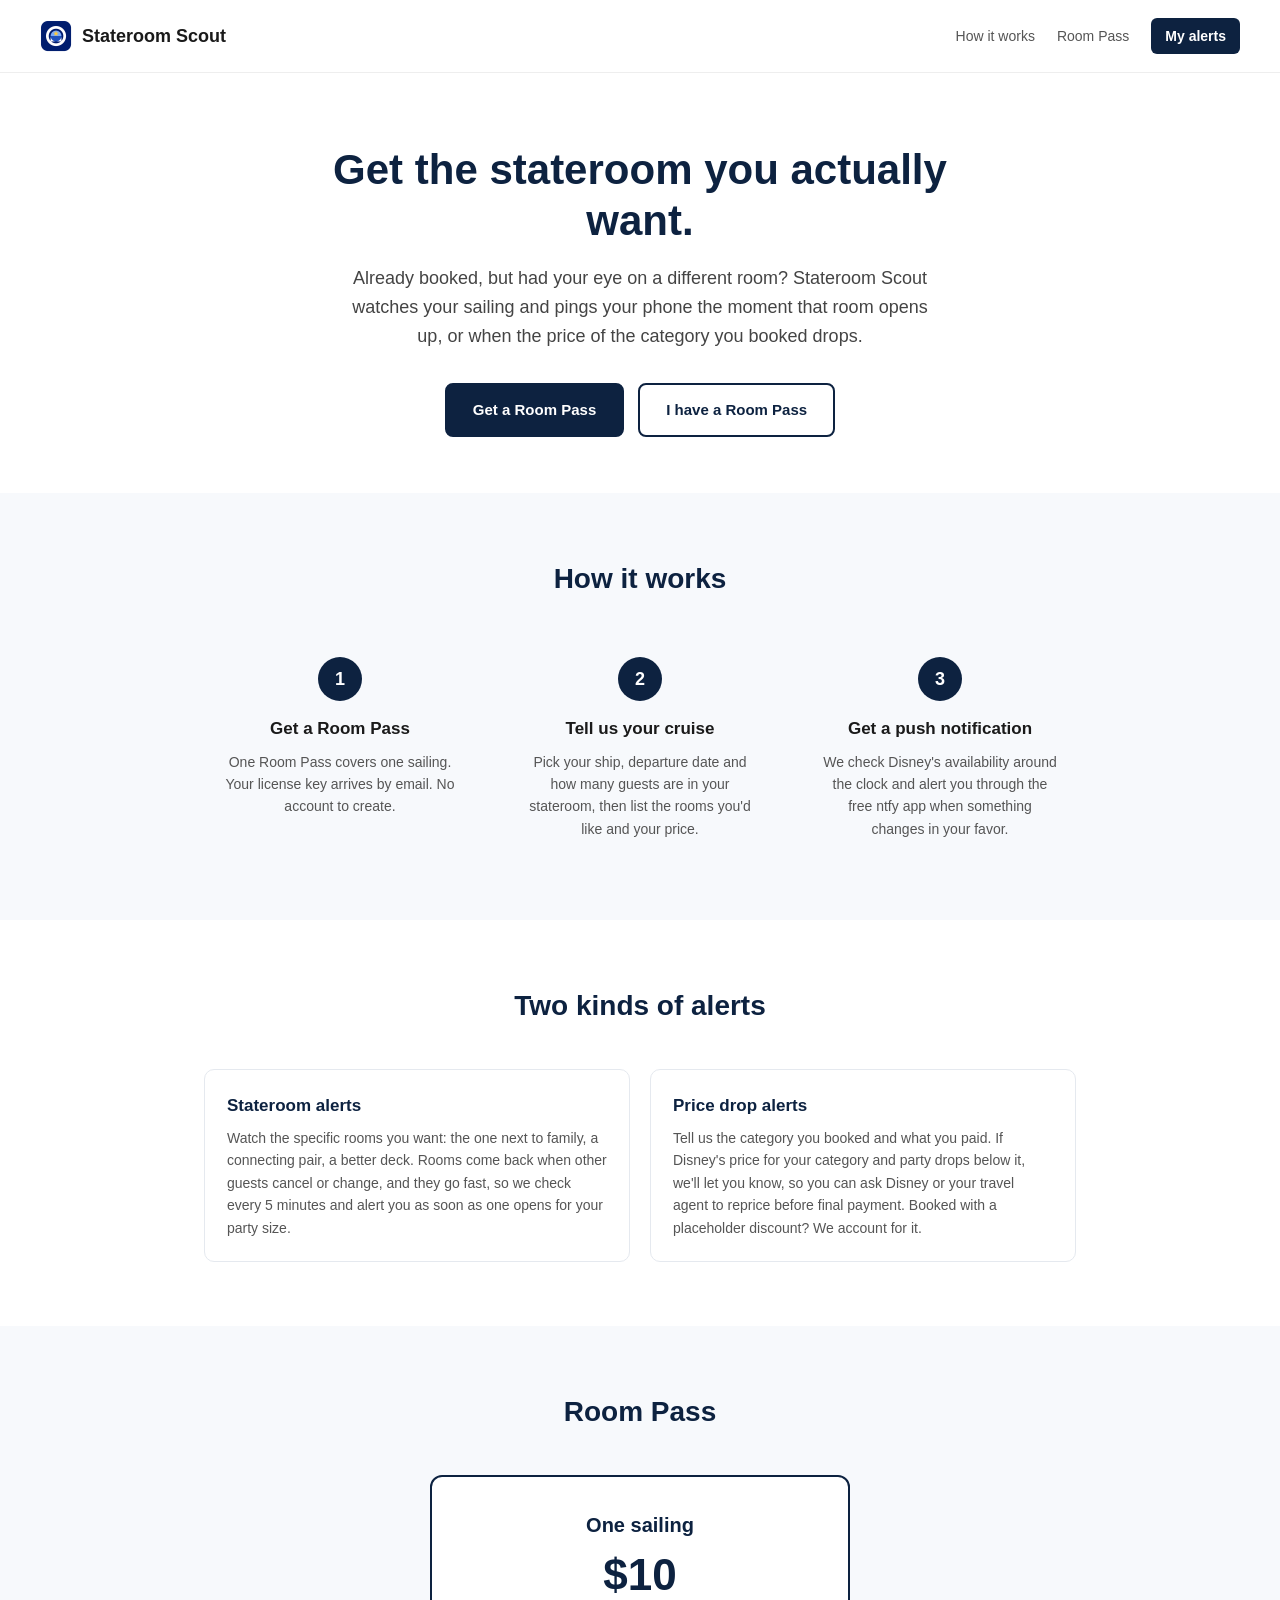
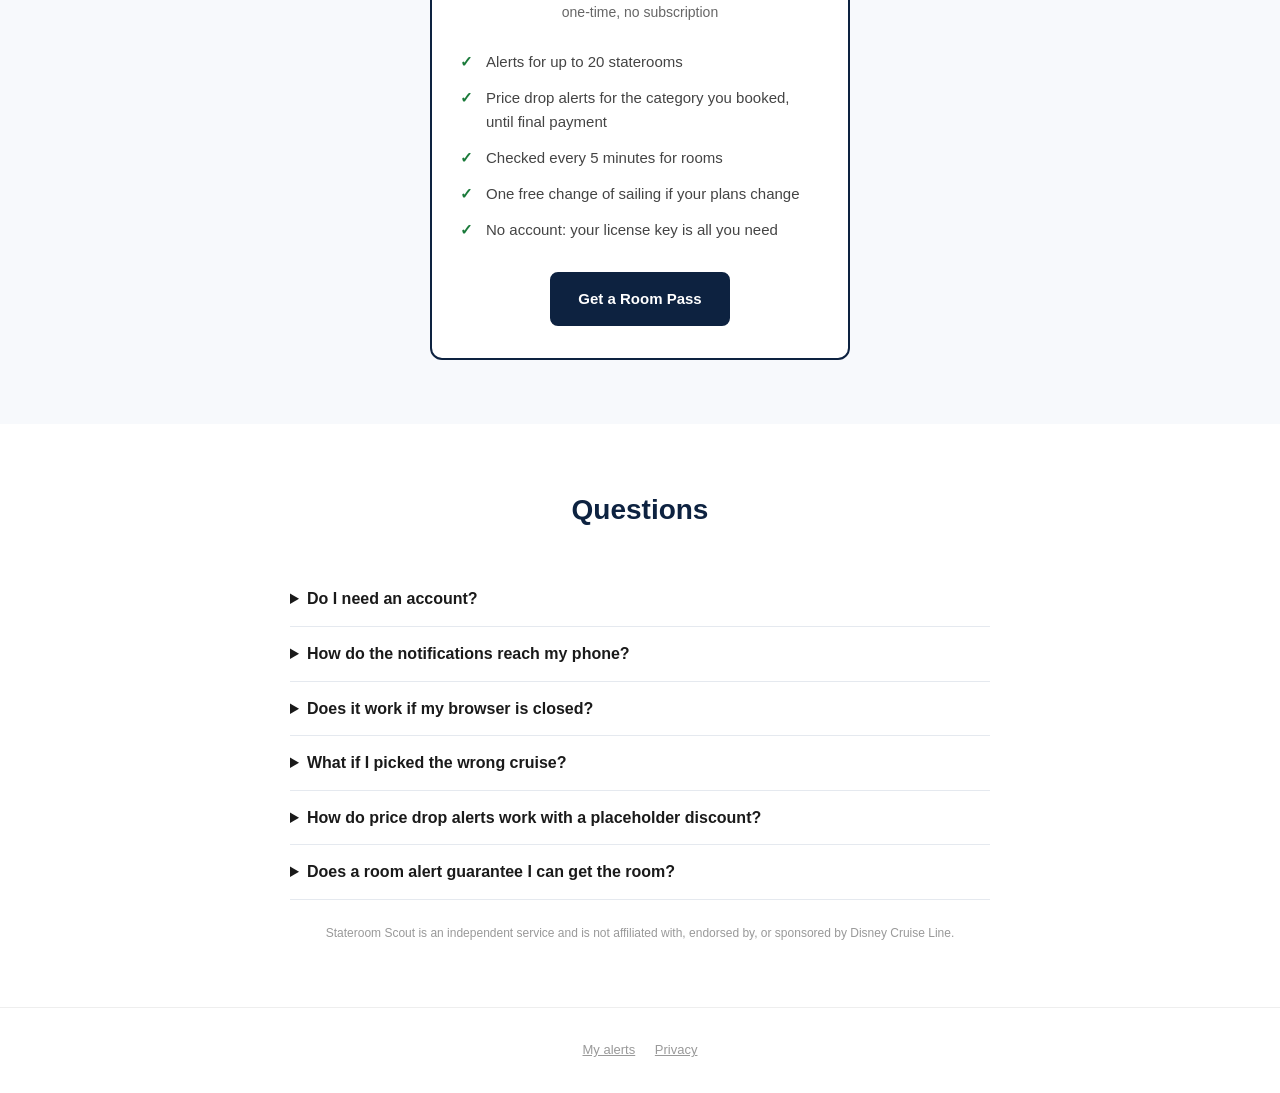
==== index.html @ 9aacd480 "Stateroom Scout site: landing page, Room Pass alerts, privacy" ====
<!DOCTYPE html>
<html lang="en">
<head>
  <meta charset="UTF-8" />
  <meta name="viewport" content="width=device-width, initial-scale=1.0" />
  <title>Stateroom Scout - Get the Disney cruise stateroom you want</title>
  <meta name="description" content="Stateroom Scout watches your Disney cruise and sends a push notification when the stateroom you want opens up, or when the price of the category you booked drops." />
  <link rel="icon" href="icons/icon48.png" />
  <link rel="stylesheet" href="site.css" />
</head>
<body>
  <header class="site-header">
    <a class="logo" href="./"><img src="icons/icon128.png" alt="" /> Stateroom Scout</a>
    <nav>
      <a class="nav-optional" href="#how">How it works</a>
      <a class="nav-optional" href="#pricing">Room Pass</a>
      <a class="nav-cta" href="alerts.html">My alerts</a>
    </nav>
  </header>

  <section class="hero">
    <h1>Get the stateroom you actually want.</h1>
    <p>Already booked, but had your eye on a different room? Stateroom Scout watches your sailing and pings your phone the moment that room opens up, or when the price of the category you booked drops.</p>
    <div class="hero-actions">
      <a class="btn btn-solid" href="buy.html">Get a Room Pass</a>
      <a class="btn btn-outline" href="alerts.html">I have a Room Pass</a>
    </div>
  </section>

  <div class="band">
    <section class="section" id="how">
      <h2>How it works</h2>
      <div class="steps">
        <div class="step">
          <div class="step-number">1</div>
          <h3>Get a Room Pass</h3>
          <p>One Room Pass covers one sailing. Your license key arrives by email. No account to create.</p>
        </div>
        <div class="step">
          <div class="step-number">2</div>
          <h3>Tell us your cruise</h3>
          <p>Pick your ship, departure date and how many guests are in your stateroom, then list the rooms you'd like and your price.</p>
        </div>
        <div class="step">
          <div class="step-number">3</div>
          <h3>Get a push notification</h3>
          <p>We check Disney's availability around the clock and alert you through the free ntfy app when something changes in your favor.</p>
        </div>
      </div>
    </section>
  </div>

  <section class="section">
    <h2>Two kinds of alerts</h2>
    <div class="features">
      <div class="feature">
        <h3>Stateroom alerts</h3>
        <p>Watch the specific rooms you want: the one next to family, a connecting pair, a better deck. Rooms come back when other guests cancel or change, and they go fast, so we check every 5 minutes and alert you as soon as one opens for your party size.</p>
      </div>
      <div class="feature">
        <h3>Price drop alerts</h3>
        <p>Tell us the category you booked and what you paid. If Disney's price for your category and party drops below it, we'll let you know, so you can ask Disney or your travel agent to reprice before final payment. Booked with a placeholder discount? We account for it.</p>
      </div>
    </div>
  </section>

  <div class="band">
    <section class="section" id="pricing">
      <h2>Room Pass</h2>
      <div class="price-card">
        <h3>One sailing</h3>
        <div class="price">$10</div>
        <div class="price-sub">one-time, no subscription</div>
        <ul>
          <li>Alerts for up to 20 staterooms</li>
          <li>Price drop alerts for the category you booked, until final payment</li>
          <li>Checked every 5 minutes for rooms</li>
          <li>One free change of sailing if your plans change</li>
          <li>No account: your license key is all you need</li>
        </ul>
        <a class="btn btn-solid" href="buy.html">Get a Room Pass</a>
      </div>
    </section>
  </div>

  <section class="section">
    <h2>Questions</h2>
    <div class="faq">
      <details>
        <summary>Do I need an account?</summary>
        <p>No. Your Room Pass license key is your login. Enter it on the My Alerts page and your browser remembers it. On a new device, enter it again: your alerts are saved with the key, not the browser.</p>
      </details>
      <details>
        <summary>How do the notifications reach my phone?</summary>
        <p>Through ntfy, a free notification app for iPhone and Android. You pick a topic name (we suggest a random one), subscribe to it in the app, and our alerts arrive as push notifications. There's a test button to check it works.</p>
      </details>
      <details>
        <summary>Does it work if my browser is closed?</summary>
        <p>Yes. The checking happens on our servers, around the clock. You only need the website to set up or change your alerts.</p>
      </details>
      <details>
        <summary>What if I picked the wrong cruise?</summary>
        <p>Each Room Pass can change its sailing once, for a wrong pick or a change of plans. After that change, the new sailing is final.</p>
      </details>
      <details>
        <summary>How do price drop alerts work with a placeholder discount?</summary>
        <p>Discounts apply to the fare, not taxes, so we work out your price before the discount and alert you when Disney's price falls below that. If you're not sure of your discount percentage, leave it blank and we'll alert you when the price falls below what you paid.</p>
      </details>
      <details>
        <summary>Does a room alert guarantee I can get the room?</summary>
        <p>No. We tell you the room is available; booking it is up to you (or your travel agent), and popular rooms can go again within minutes.</p>
      </details>
    </div>
    <p class="fine">Stateroom Scout is an independent service and is not affiliated with, endorsed by, or sponsored by Disney Cruise Line.</p>
  </section>

  <footer class="site-footer">
    <a href="alerts.html">My alerts</a> <a href="privacy.html">Privacy</a>
  </footer>
</body>
</html>
---- site.css ----
/* Stateroom Scout site: shared by the landing page, the alerts page and the policy pages. */

*, *::before, *::after { box-sizing: border-box; margin: 0; padding: 0; }

:root {
  --navy: #0d2240;
  --navy-2: #1a3a60;
  --ink: #1a1a1a;
  --text: #444;
  --muted: #666;
  --line: #e5e9ef;
  --soft: #f7f9fc;
  --warn-bg: #fff8e6;
  --warn-line: #f0c040;
  --red: #b3261e;
  --green: #1a7a3a;
}

body {
  font-family: -apple-system, BlinkMacSystemFont, "Segoe UI", Roboto, sans-serif;
  color: var(--ink);
  background: #fff;
  line-height: 1.6;
}
a { color: var(--navy); }
.hidden { display: none !important; }

/* Header and footer ----------------------------------------------------------------------------- */

.site-header {
  display: flex;
  align-items: center;
  justify-content: space-between;
  gap: 16px;
  padding: 18px 40px;
  border-bottom: 1px solid #eee;
}
.logo { display: flex; align-items: center; gap: 10px; font-weight: 700; font-size: 18px; text-decoration: none; color: var(--ink); }
.logo img { width: 32px; height: 32px; border-radius: 6px; }
.site-header nav { display: flex; align-items: center; gap: 22px; }
.site-header nav a { text-decoration: none; font-size: 14px; color: #555; }
.site-header nav a:hover { color: var(--ink); }
.site-header nav a.nav-cta { color: #fff; background: var(--navy); padding: 7px 14px; border-radius: 6px; font-weight: 600; }
.site-header nav a.nav-cta:hover { background: var(--navy-2); color: #fff; }

.site-footer { text-align: center; padding: 32px 24px; font-size: 13px; color: #999; border-top: 1px solid #eee; }
.site-footer a { color: #999; margin: 0 8px; }

@media (max-width: 640px) {
  .site-header { padding: 14px 16px; }
  .site-header nav { gap: 14px; }
  .site-header nav .nav-optional { display: none; }
}

/* Landing page ---------------------------------------------------------------------------------- */

.hero { text-align: center; padding: 72px 24px 56px; max-width: 760px; margin: 0 auto; }
.hero h1 { font-size: 42px; font-weight: 800; line-height: 1.2; margin-bottom: 18px; color: var(--navy); }
.hero p { font-size: 18px; color: var(--text); margin: 0 auto 32px; max-width: 580px; }
.hero-actions { display: flex; gap: 14px; justify-content: center; flex-wrap: wrap; }

.btn {
  display: inline-block;
  padding: 13px 26px;
  border-radius: 8px;
  text-decoration: none;
  font-weight: 600;
  font-size: 15px;
  border: 2px solid var(--navy);
  transition: background 0.15s;
}
.btn-solid { background: var(--navy); color: #fff; }
.btn-solid:hover { background: var(--navy-2); }
.btn-outline { color: var(--navy); background: #fff; }
.btn-outline:hover { background: #f0f4f8; }

.section { padding: 64px 24px; max-width: 920px; margin: 0 auto; }
.section h2 { text-align: center; font-size: 28px; font-weight: 700; color: var(--navy); margin-bottom: 40px; }
.band { background: var(--soft); }

.steps { display: grid; grid-template-columns: repeat(auto-fit, minmax(240px, 1fr)); gap: 28px; }
.step { text-align: center; padding: 16px; }
.step-number {
  display: inline-flex; align-items: center; justify-content: center;
  width: 44px; height: 44px; border-radius: 50%;
  background: var(--navy); color: #fff; font-weight: 700; font-size: 18px; margin-bottom: 14px;
}
.step h3 { font-size: 17px; margin-bottom: 8px; }
.step p { font-size: 14px; color: #555; }

.features { display: grid; grid-template-columns: repeat(auto-fit, minmax(260px, 1fr)); gap: 20px; }
.feature { background: #fff; border: 1.5px solid var(--line); border-radius: 10px; padding: 22px; }
.feature h3 { font-size: 17px; color: var(--navy); margin-bottom: 8px; }
.feature p { font-size: 14px; color: #555; }

.price-card {
  max-width: 420px; margin: 0 auto; text-align: center;
  border: 2px solid var(--navy); border-radius: 12px; padding: 32px 28px; background: #fff;
}
.price-card h3 { font-size: 20px; color: var(--navy); }
.price { font-size: 44px; font-weight: 800; color: var(--navy); line-height: 1.1; margin: 10px 0 2px; }
.price-sub { font-size: 14px; color: var(--muted); margin-bottom: 20px; }
.price-card ul { text-align: left; list-style: none; margin: 0 auto 24px; font-size: 15px; color: var(--text); }
.price-card li { padding: 6px 0 6px 26px; position: relative; }
.price-card li::before { content: "\2713"; position: absolute; left: 0; color: var(--green); font-weight: 700; }

.faq { max-width: 700px; margin: 0 auto; }
.faq details { border-bottom: 1px solid var(--line); padding: 14px 0; }
.faq summary { font-weight: 600; cursor: pointer; font-size: 16px; }
.faq details p { margin-top: 10px; font-size: 15px; color: var(--text); }

.fine { text-align: center; font-size: 12px; color: #999; max-width: 640px; margin: 24px auto 0; }

@media (max-width: 640px) {
  .hero { padding: 48px 16px 40px; }
  .hero h1 { font-size: 32px; }
  .hero p { font-size: 16px; }
  .section { padding: 48px 16px; }
}

/* Policy pages ---------------------------------------------------------------------------------- */

.prose { max-width: 680px; margin: 0 auto; padding: 56px 24px; }
.prose h1 { font-size: 28px; font-weight: 800; margin-bottom: 8px; color: var(--navy); }
.prose .updated { font-size: 13px; color: #888; margin-bottom: 36px; }
.prose h2 { font-size: 17px; margin: 32px 0 10px; color: var(--navy); }
.prose p, .prose li { font-size: 15px; color: #333; }
.prose p { margin-bottom: 12px; }
.prose ul { margin: 8px 0 12px 20px; }
.prose li { margin-bottom: 6px; }

/* Alerts page ----------------------------------------------------------------------------------- */

.app-wrap { max-width: 560px; margin: 32px auto 56px; padding: 0 16px; }
.app { border: 1.5px solid var(--line); border-radius: 12px; overflow: hidden; background: #fff; font-size: 14px; }
.app-head {
  display: flex; align-items: center; justify-content: space-between; gap: 8px;
  background: var(--navy); color: #fff; padding: 12px 18px; font-weight: 600;
}
.badge {
  font-size: 12px; font-weight: 500; background: rgba(255 255 255 / 0.15); border-radius: 10px; padding: 2px 9px;
  color: #e0e8ff; max-width: 60%; overflow: hidden; text-overflow: ellipsis; white-space: nowrap;
}
.panel { padding: 18px; }
.loading { color: var(--muted); text-align: center; padding: 36px; }

.app h2 { font-size: 17px; margin-bottom: 12px; color: var(--navy); }
.app h3 { font-size: 14px; margin: 18px 0 6px; padding-top: 14px; border-top: 1px solid var(--line); color: var(--navy); }
.lead { margin-bottom: 14px; color: var(--text); }

.field { margin-bottom: 12px; }
.field > label { display: block; font-weight: 600; font-size: 13px; margin-bottom: 4px; }
.app input[type="text"], .app select {
  width: 100%; padding: 9px 10px; border: 1px solid #c8cde0; border-radius: 6px;
  font: inherit; font-size: 16px; /* 16px stops phones zooming in on focus */
  background: #fff; color: var(--ink);
}
.app input[type="text"]:focus, .app select:focus { outline: 2px solid #8fa6e8; outline-offset: 0; border-color: var(--navy); }
.app select:disabled { background: var(--soft); color: #999; }
.static { padding: 4px 0; }

.hint { font-size: 12px; color: var(--muted); line-height: 1.5; margin-top: 4px; }
.center { text-align: center; margin-top: 12px; }
.row { display: flex; align-items: center; gap: 8px; }
.row.narrow input { width: 90px !important; }
.check { display: inline-flex; align-items: center; gap: 6px; font-weight: 400; cursor: pointer; margin-right: 14px; }

.notice {
  background: var(--warn-bg); border: 1px solid var(--warn-line); border-radius: 6px;
  padding: 9px 11px; font-size: 13px; line-height: 1.5; margin: 8px 0 12px;
}
.notice .row { margin-top: 8px; }
.notice.error { background: #fdecea; border-color: #f1b0aa; color: var(--red); margin: 14px 18px; }
.error-text { color: var(--red); font-size: 13px; margin: 6px 0 8px; line-height: 1.5; }
.ok-text { color: var(--green); font-size: 13px; margin: 6px 0 8px; }

.card {
  display: flex; justify-content: space-between; align-items: flex-start; gap: 8px;
  background: var(--soft); border: 1px solid var(--line); border-radius: 8px; padding: 10px 12px;
}
.card-title { font-weight: 600; }
.card-meta { font-size: 12px; color: var(--muted); margin-top: 2px; line-height: 1.45; }

.room-list { display: flex; flex-direction: column; gap: 8px; margin: 8px 0; }
.room-row input.invalid { border-color: var(--red); }

.app button { font: inherit; cursor: pointer; }
.btn-primary, .btn-secondary, .btn-danger { border-radius: 6px; padding: 10px 14px; font-weight: 600; border: 1px solid transparent; }
.btn-primary { width: 100%; background: var(--navy); color: #fff; margin-top: 6px; }
.btn-primary:disabled { background: #9aa5c8; cursor: default; }
.btn-secondary { background: #fff; color: var(--navy); border-color: #c8cde0; }
.btn-danger { background: var(--red); color: #fff; }
.small { padding: 7px 11px; font-size: 13px; white-space: nowrap; }
.btn-link { background: none; border: none; color: var(--navy); text-decoration: underline; font-size: 13px; padding: 2px 0; }
.btn-icon { background: none; border: none; color: #999; font-size: 20px; line-height: 1; padding: 0 6px; }
.btn-icon:hover { color: var(--red); }
#test-ntfy-btn { margin-top: 8px; }

.app-foot {
  display: flex; justify-content: space-between; align-items: center; gap: 8px; flex-wrap: wrap;
  margin-top: 16px; padding-top: 12px; border-top: 1px solid var(--line);
}
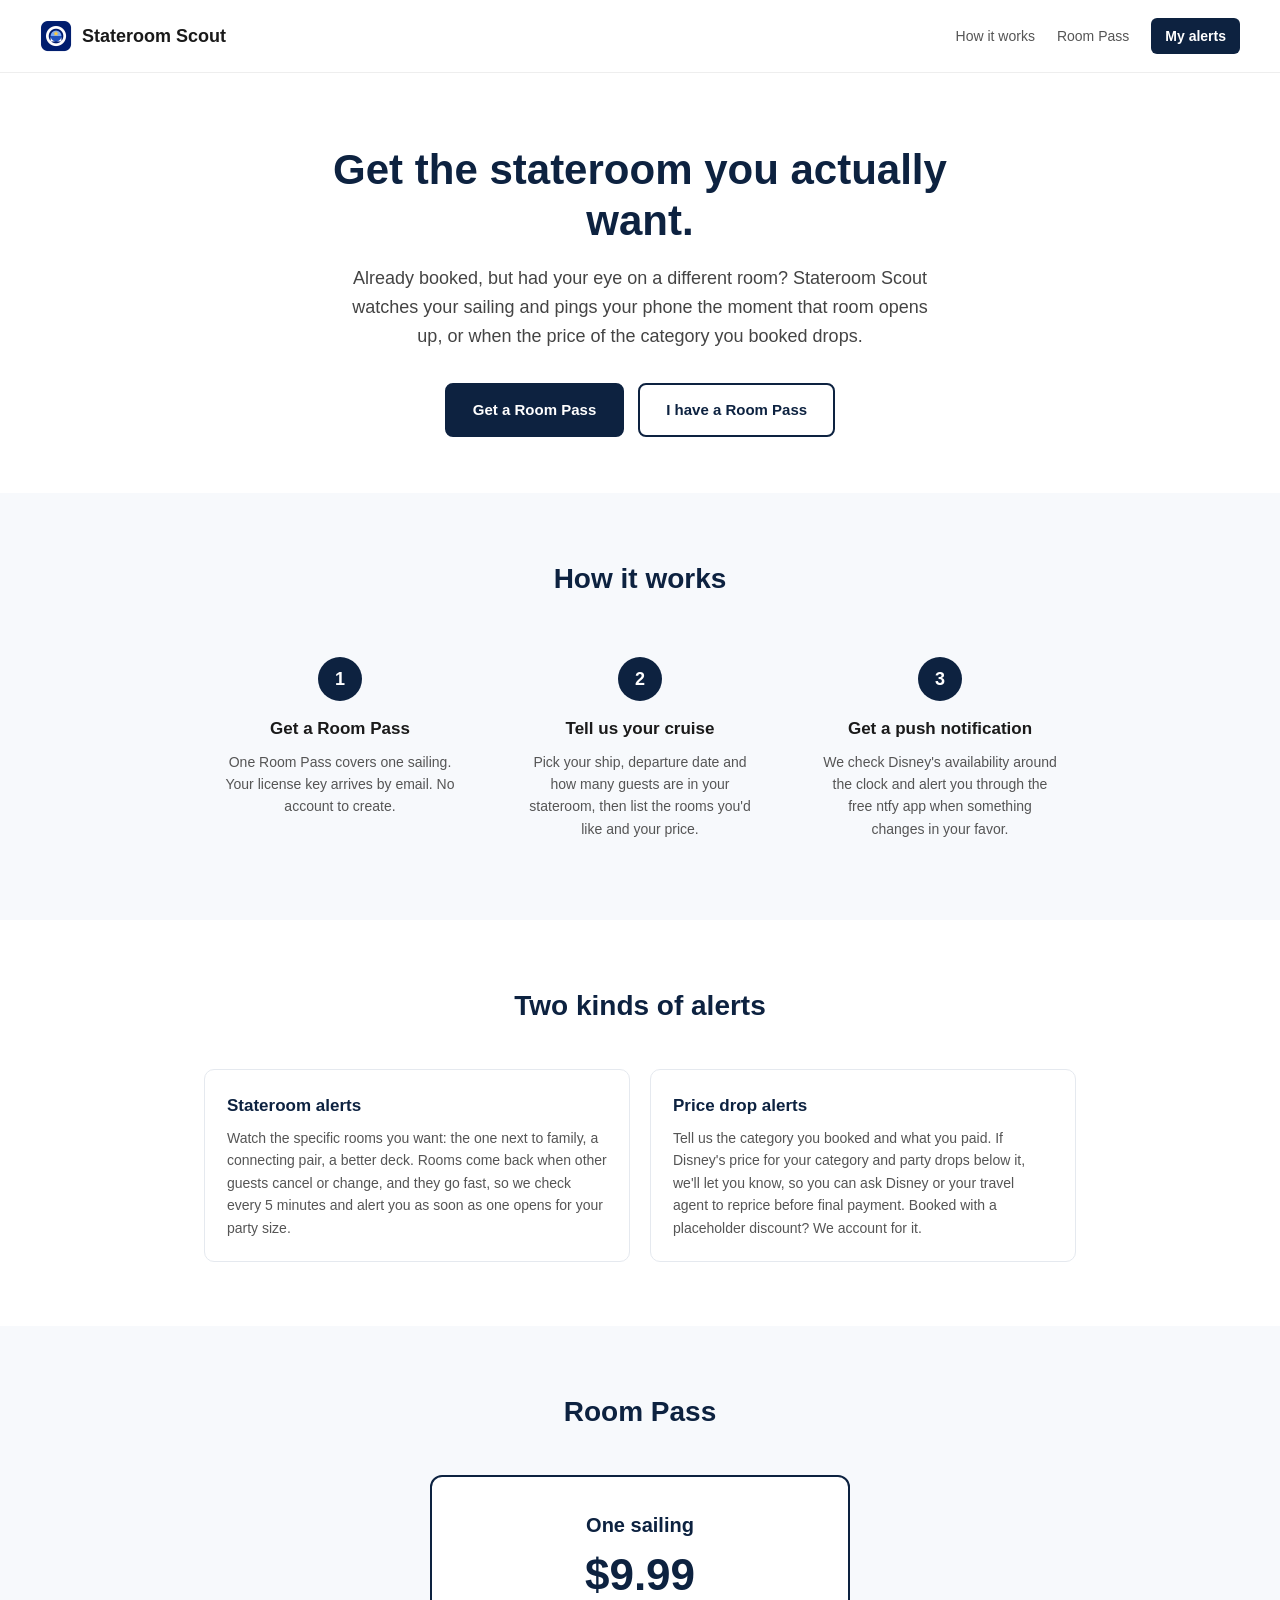
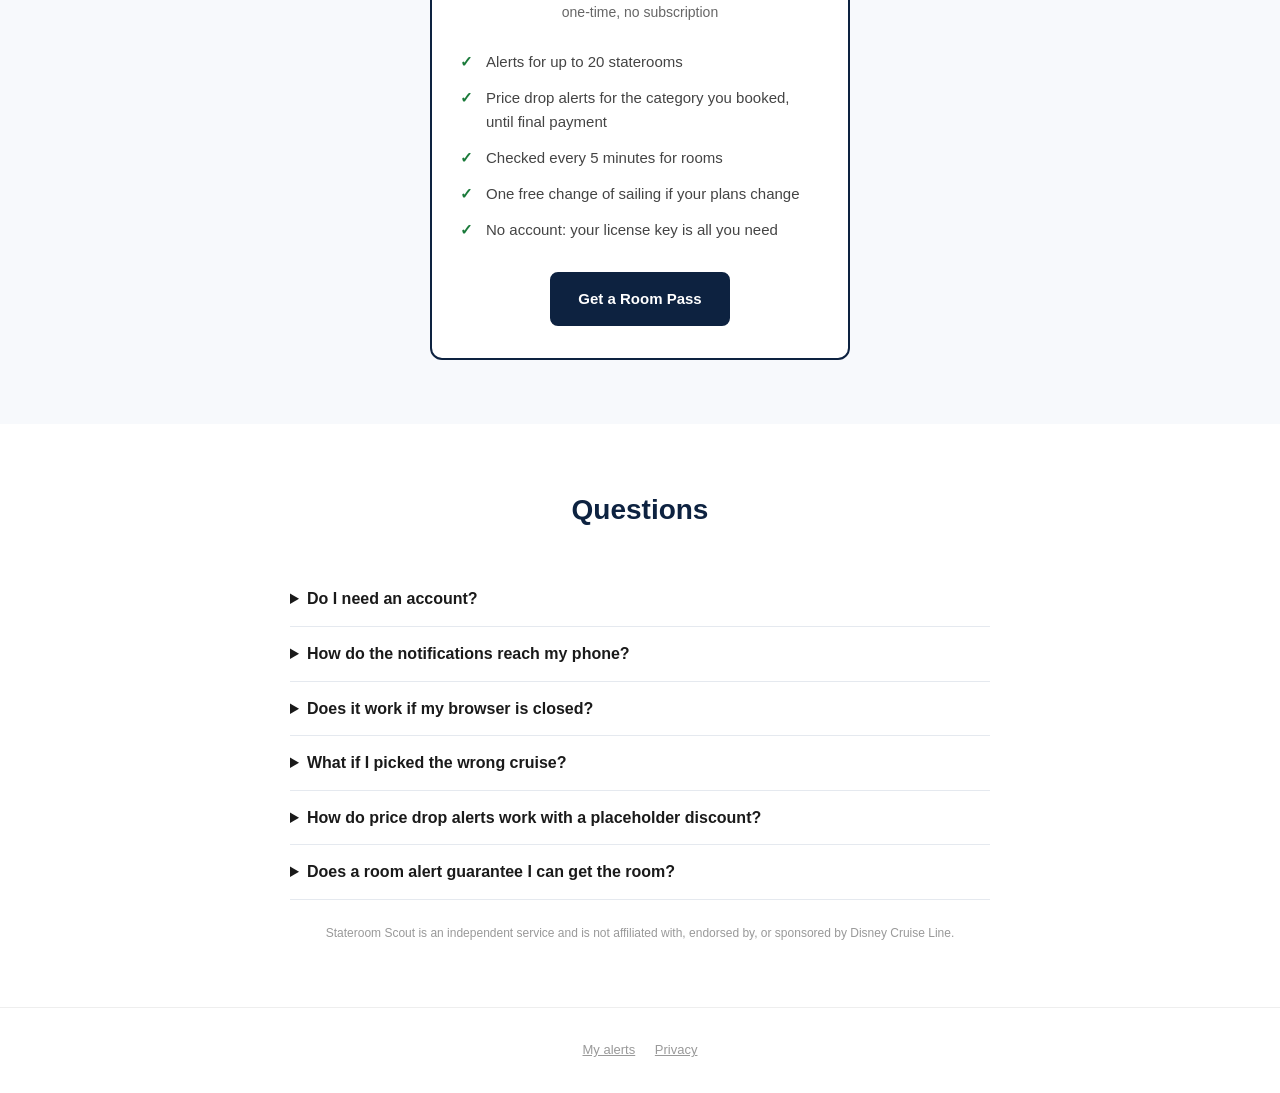
==== commit c8bd2576: "Room Pass price: $9.99" ====
--- a/index.html
+++ b/index.html
@@ -69,7 +69,7 @@
       <h2>Room Pass</h2>
       <div class="price-card">
         <h3>One sailing</h3>
-        <div class="price">$10</div>
+        <div class="price">$9.99</div>
         <div class="price-sub">one-time, no subscription</div>
         <ul>
           <li>Alerts for up to 20 staterooms</li>
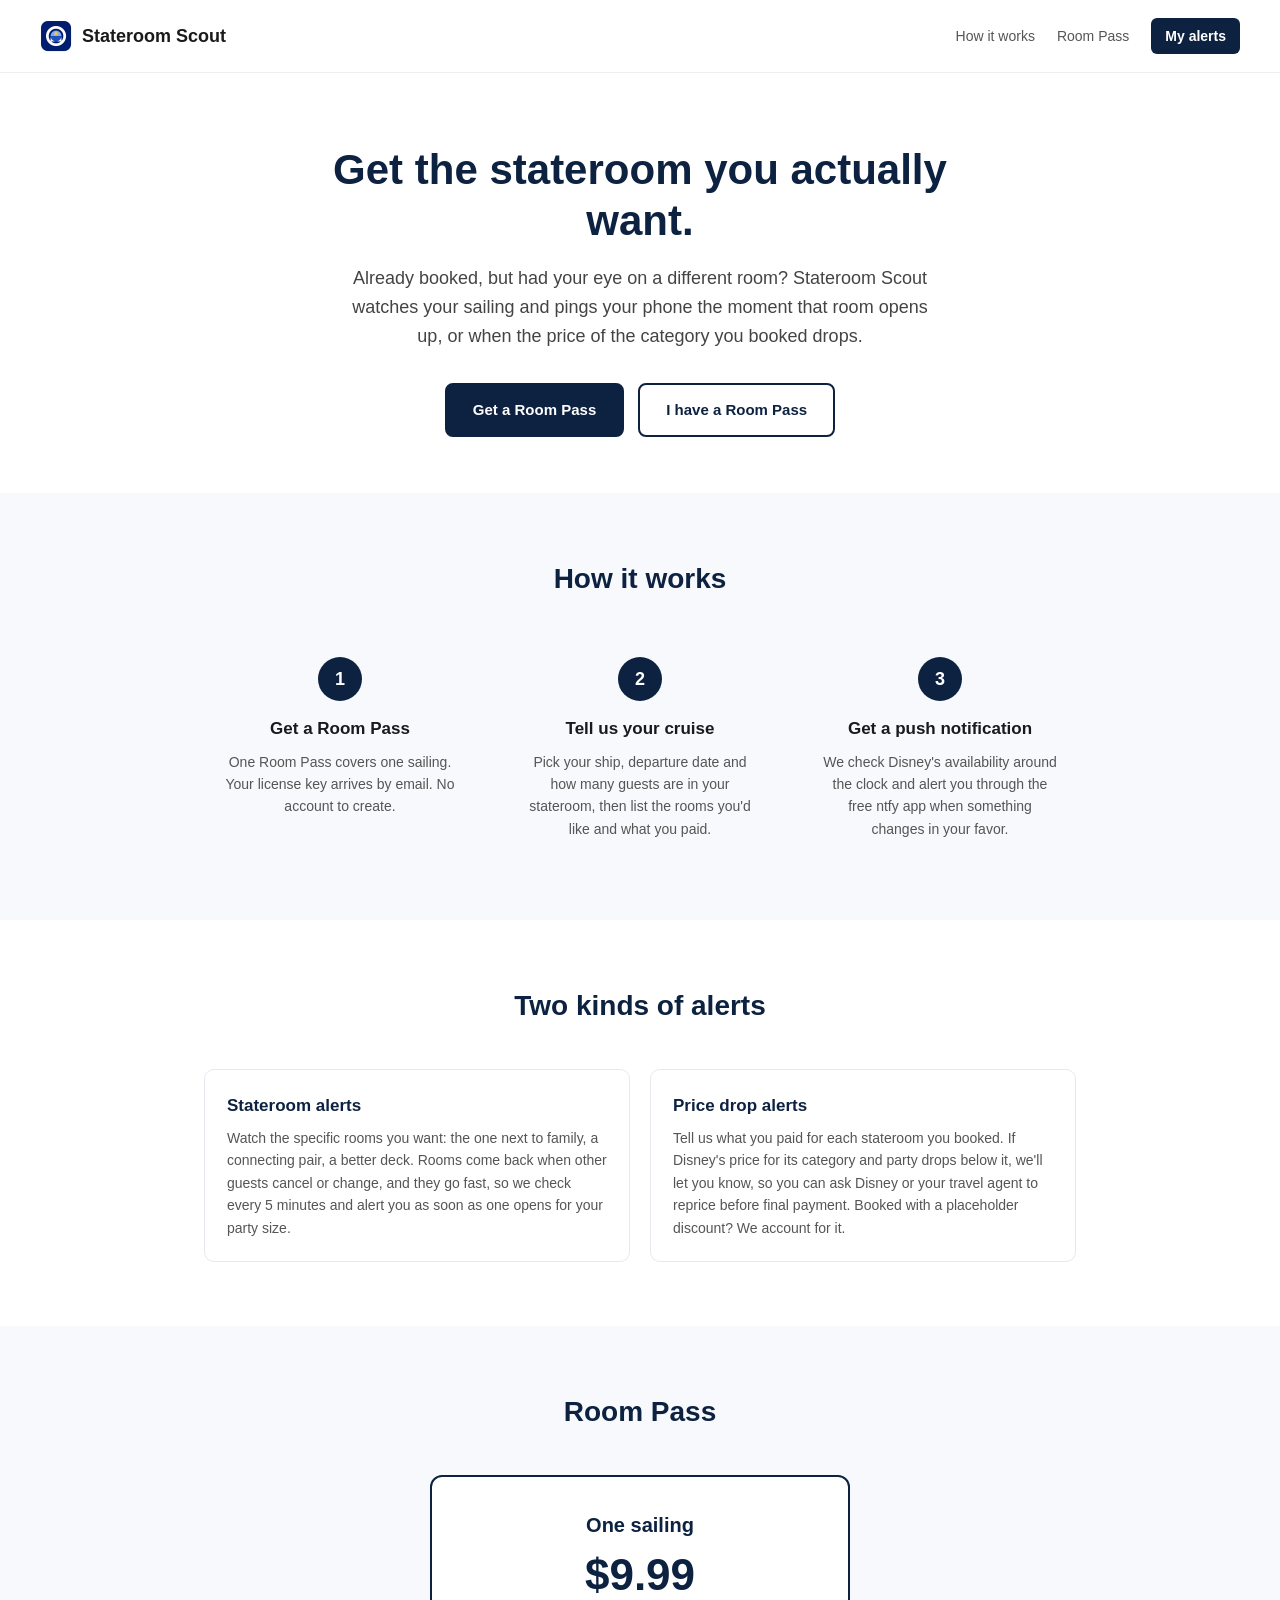
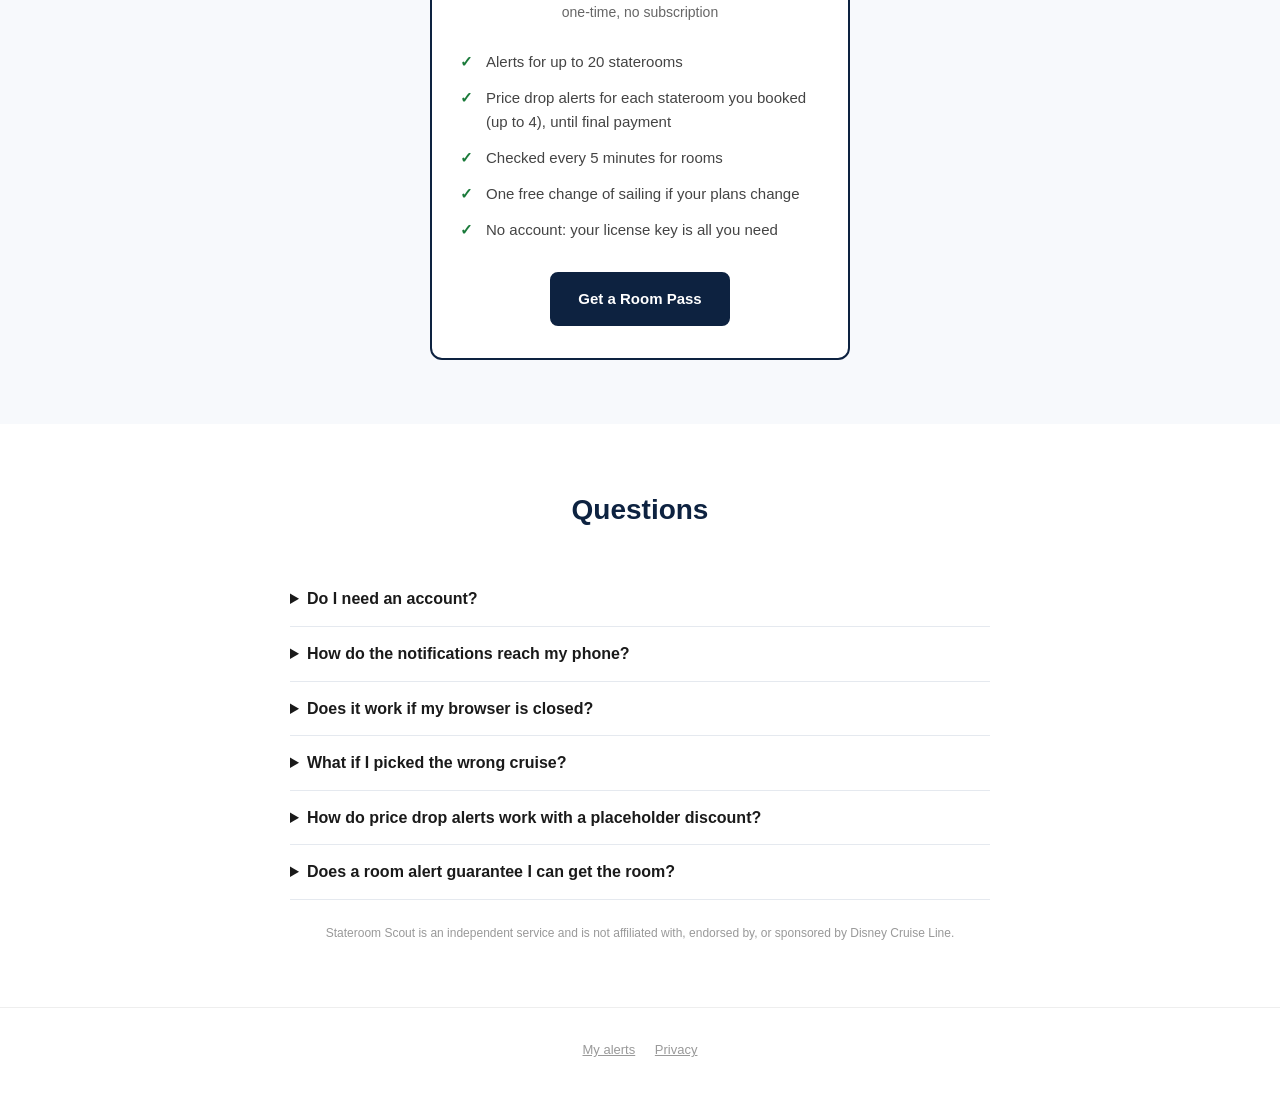
==== commit 074fc9c1: "Price drop alerts for each booked stateroom" ====
--- a/index.html
+++ b/index.html
@@ -39,7 +39,7 @@
         <div class="step">
           <div class="step-number">2</div>
           <h3>Tell us your cruise</h3>
-          <p>Pick your ship, departure date and how many guests are in your stateroom, then list the rooms you'd like and your price.</p>
+          <p>Pick your ship, departure date and how many guests are in your stateroom, then list the rooms you'd like and what you paid.</p>
         </div>
         <div class="step">
           <div class="step-number">3</div>
@@ -59,7 +59,7 @@
       </div>
       <div class="feature">
         <h3>Price drop alerts</h3>
-        <p>Tell us the category you booked and what you paid. If Disney's price for your category and party drops below it, we'll let you know, so you can ask Disney or your travel agent to reprice before final payment. Booked with a placeholder discount? We account for it.</p>
+        <p>Tell us what you paid for each stateroom you booked. If Disney's price for its category and party drops below it, we'll let you know, so you can ask Disney or your travel agent to reprice before final payment. Booked with a placeholder discount? We account for it.</p>
       </div>
     </div>
   </section>
@@ -73,7 +73,7 @@
         <div class="price-sub">one-time, no subscription</div>
         <ul>
           <li>Alerts for up to 20 staterooms</li>
-          <li>Price drop alerts for the category you booked, until final payment</li>
+          <li>Price drop alerts for each stateroom you booked (up to 4), until final payment</li>
           <li>Checked every 5 minutes for rooms</li>
           <li>One free change of sailing if your plans change</li>
           <li>No account: your license key is all you need</li>
--- a/site.css
+++ b/site.css
@@ -182,6 +182,10 @@
 .card-meta { font-size: 12px; color: var(--muted); margin-top: 2px; line-height: 1.45; }
 
 .room-list { display: flex; flex-direction: column; gap: 8px; margin: 8px 0; }
+.booked-list { display: flex; flex-direction: column; gap: 10px; margin: 8px 0; }
+.booked { border: 1px solid var(--line); border-radius: 8px; padding: 10px 12px 2px; background: var(--soft); min-width: 0; }
+.booked-head { display: flex; justify-content: space-between; align-items: center; margin-bottom: 6px; }
+.booked-title { font-weight: 600; font-size: 13px; color: var(--navy); padding: 0; }
 .room-row input.invalid { border-color: var(--red); }
 
 .app button { font: inherit; cursor: pointer; }
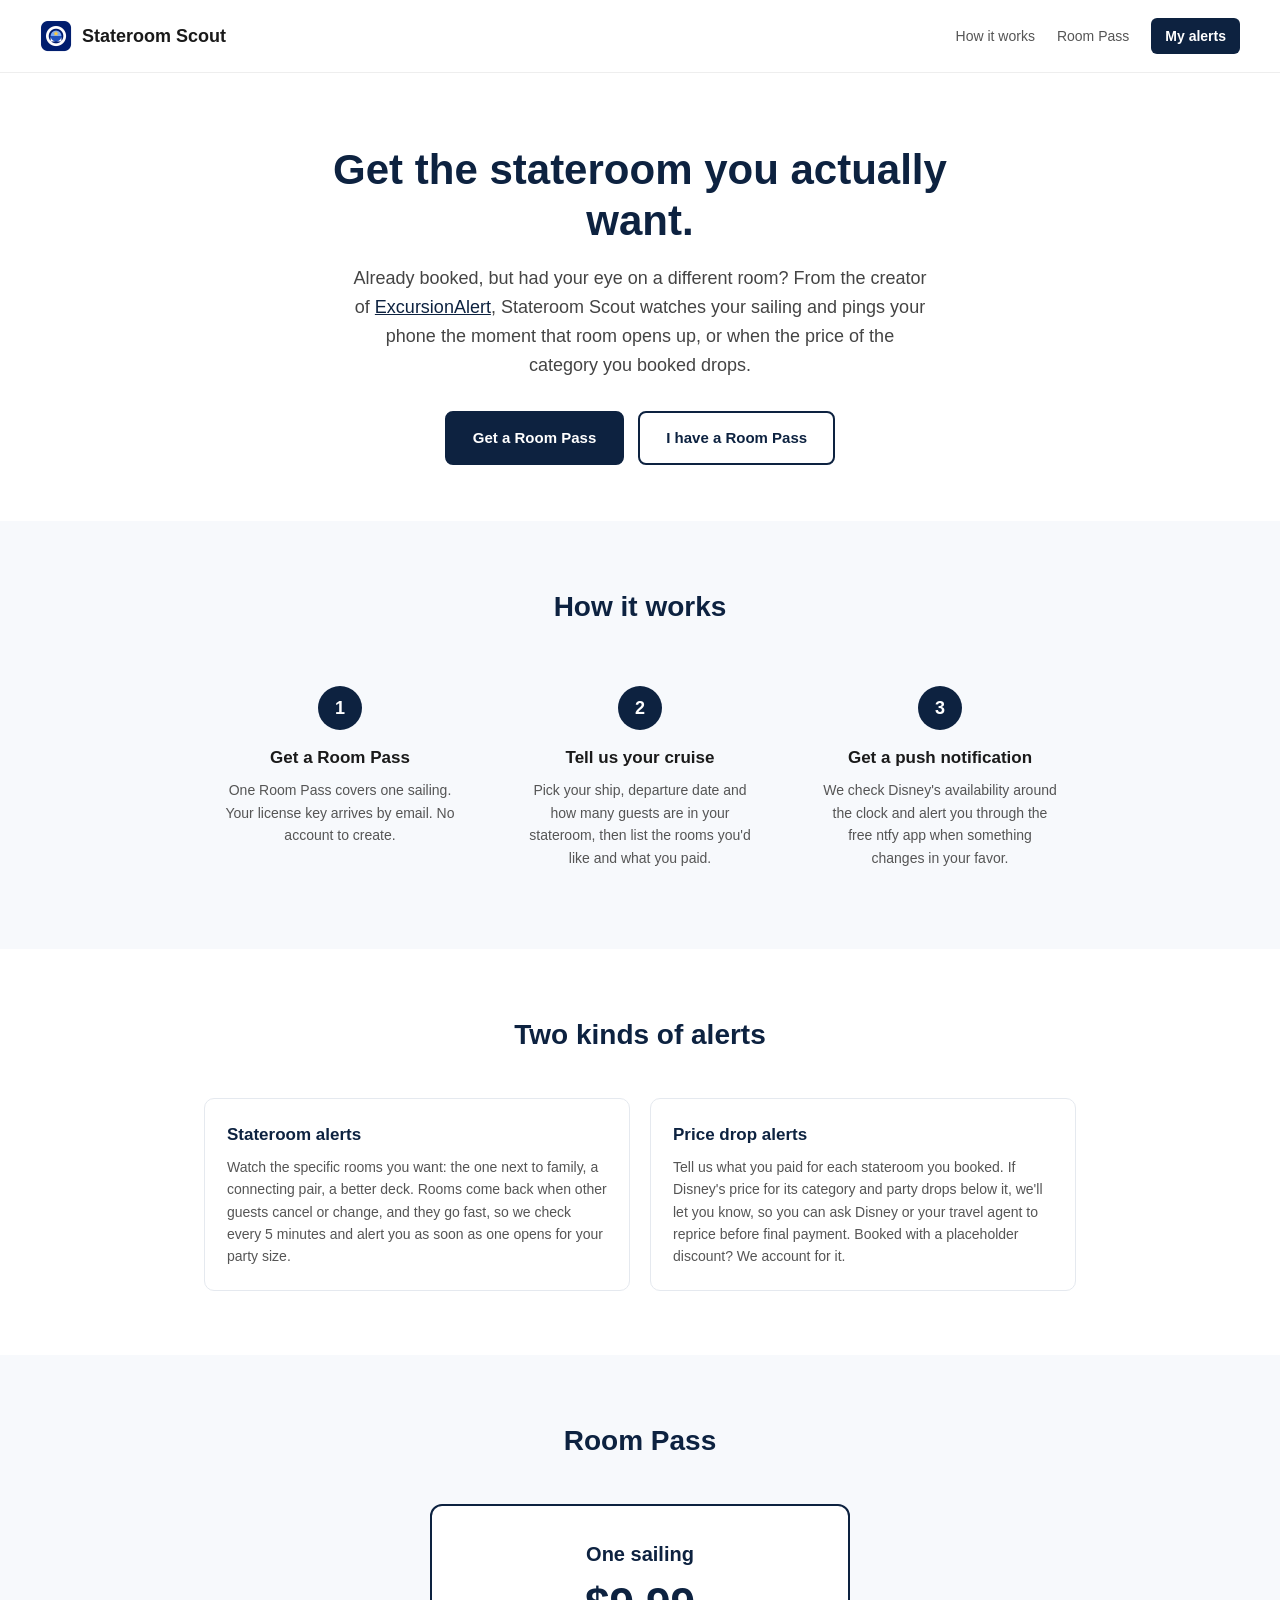
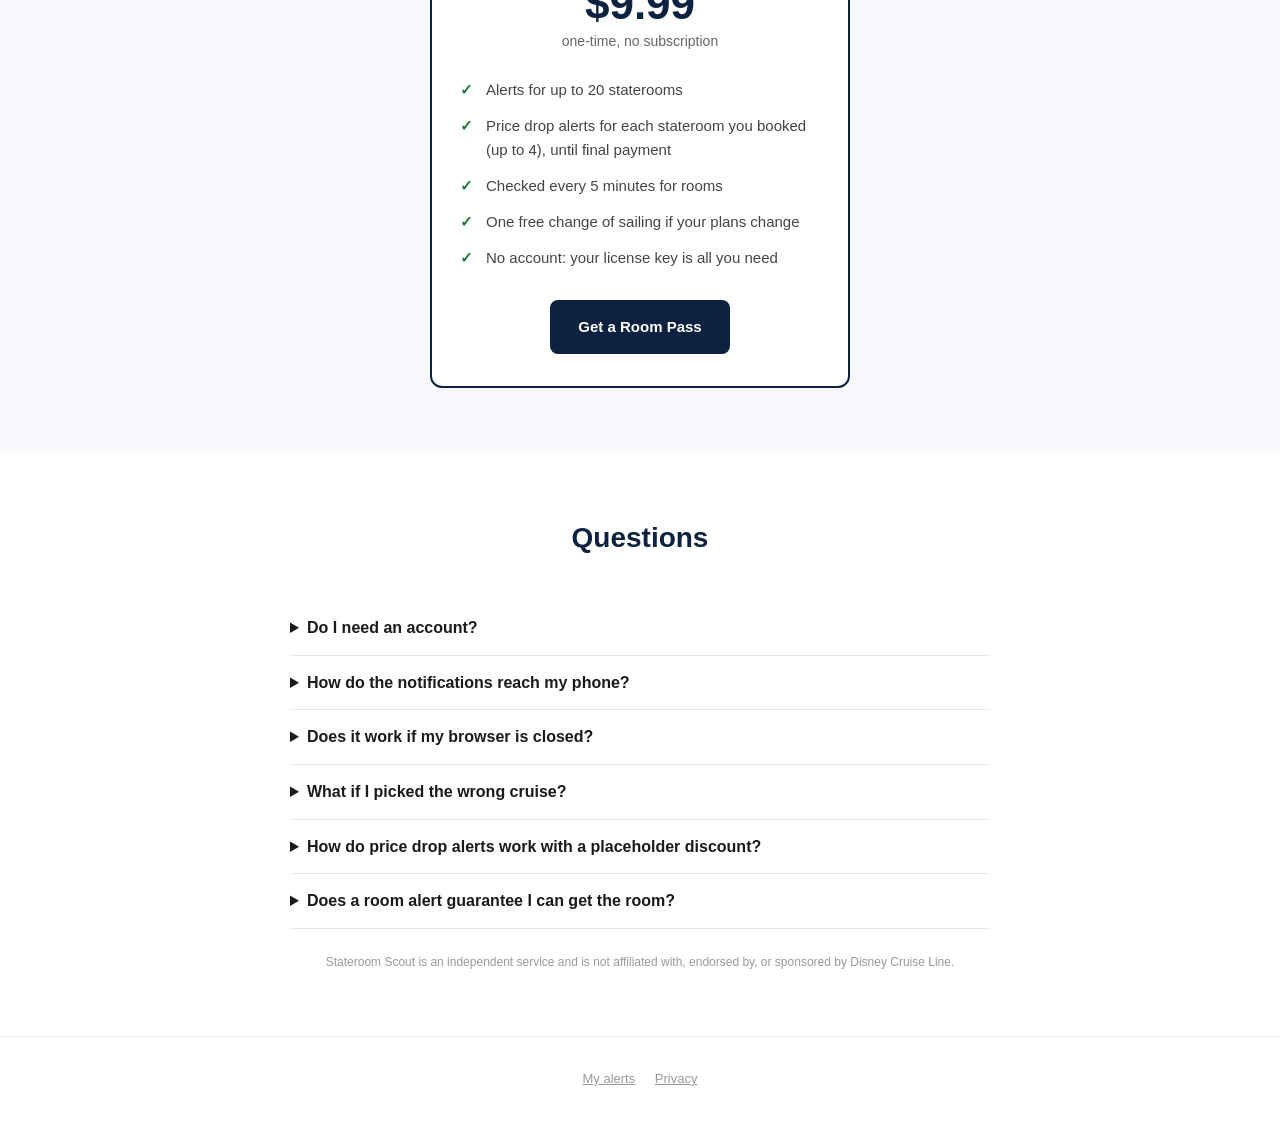
==== commit 3599dc92: "From the creator of ExcursionAlert" ====
--- a/index.html
+++ b/index.html
@@ -20,7 +20,7 @@
 
   <section class="hero">
     <h1>Get the stateroom you actually want.</h1>
-    <p>Already booked, but had your eye on a different room? Stateroom Scout watches your sailing and pings your phone the moment that room opens up, or when the price of the category you booked drops.</p>
+    <p>Already booked, but had your eye on a different room? From the creator of <a href="https://excursionalert.com" target="_blank" rel="noopener">ExcursionAlert</a>, Stateroom Scout watches your sailing and pings your phone the moment that room opens up, or when the price of the category you booked drops.</p>
     <div class="hero-actions">
       <a class="btn btn-solid" href="buy.html">Get a Room Pass</a>
       <a class="btn btn-outline" href="alerts.html">I have a Room Pass</a>
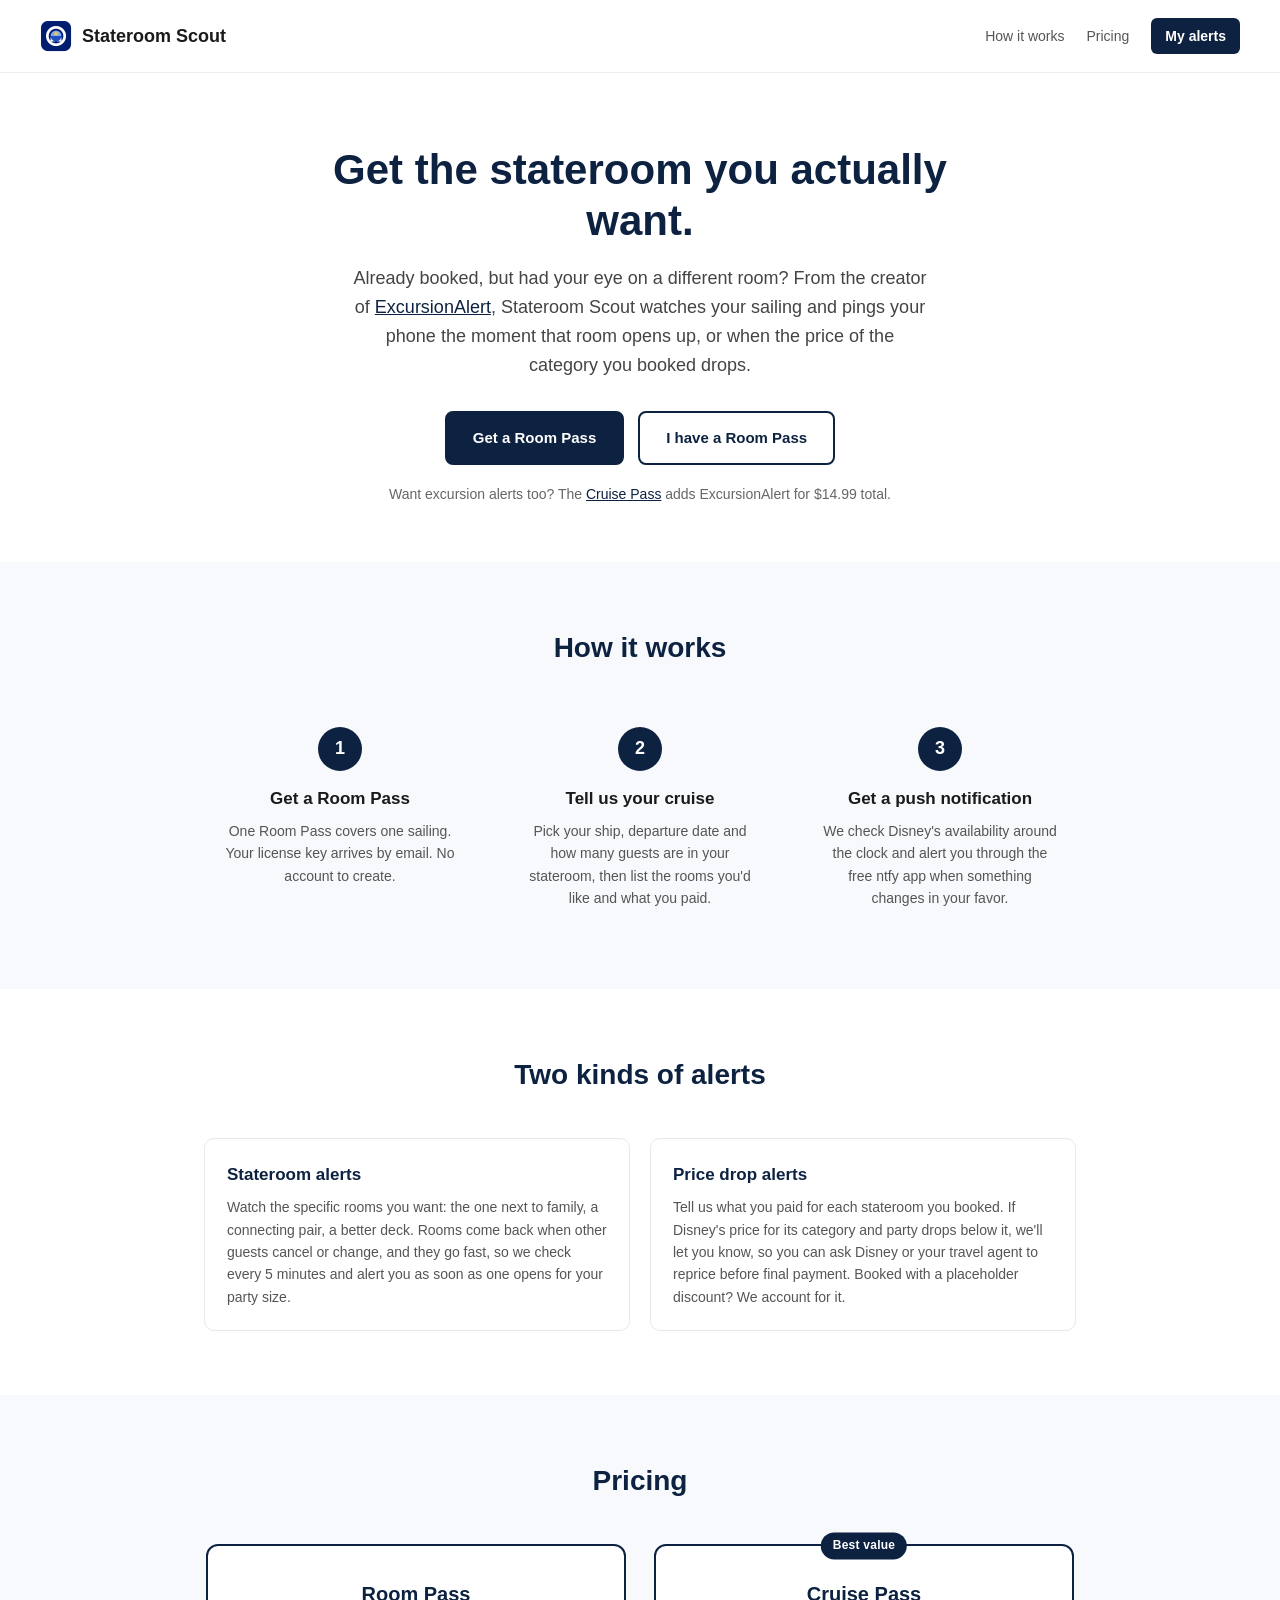
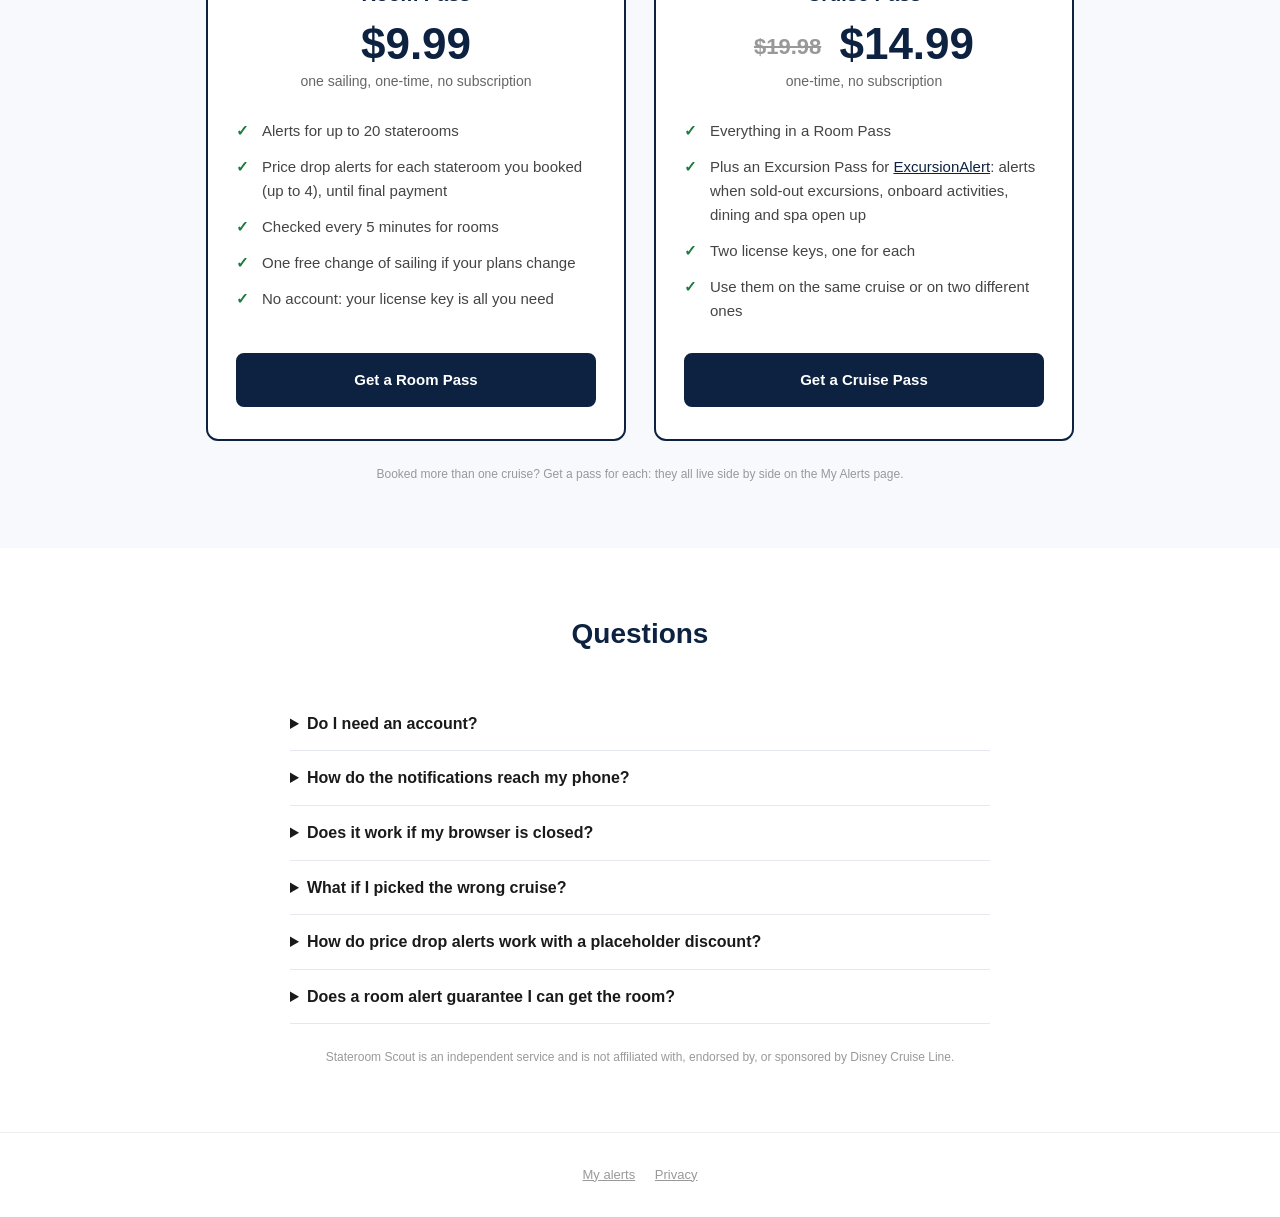
==== commit 9fdec4b2: "Cruise Pass on the pricing section" ====
--- a/index.html
+++ b/index.html
@@ -13,7 +13,7 @@
     <a class="logo" href="./"><img src="icons/icon128.png" alt="" /> Stateroom Scout</a>
     <nav>
       <a class="nav-optional" href="#how">How it works</a>
-      <a class="nav-optional" href="#pricing">Room Pass</a>
+      <a class="nav-optional" href="#pricing">Pricing</a>
       <a class="nav-cta" href="alerts.html">My alerts</a>
     </nav>
   </header>
@@ -25,6 +25,7 @@
       <a class="btn btn-solid" href="buy.html">Get a Room Pass</a>
       <a class="btn btn-outline" href="alerts.html">I have a Room Pass</a>
     </div>
+    <p class="hero-note">Want excursion alerts too? The <a href="#pricing">Cruise Pass</a> adds ExcursionAlert for $14.99 total.</p>
   </section>
 
   <div class="band">
@@ -66,20 +67,36 @@
 
   <div class="band">
     <section class="section" id="pricing">
-      <h2>Room Pass</h2>
-      <div class="price-card">
-        <h3>One sailing</h3>
-        <div class="price">$9.99</div>
-        <div class="price-sub">one-time, no subscription</div>
-        <ul>
-          <li>Alerts for up to 20 staterooms</li>
-          <li>Price drop alerts for each stateroom you booked (up to 4), until final payment</li>
-          <li>Checked every 5 minutes for rooms</li>
-          <li>One free change of sailing if your plans change</li>
-          <li>No account: your license key is all you need</li>
-        </ul>
-        <a class="btn btn-solid" href="buy.html">Get a Room Pass</a>
+      <h2>Pricing</h2>
+      <div class="price-cards">
+        <div class="price-card">
+          <h3>Room Pass</h3>
+          <div class="price">$9.99</div>
+          <div class="price-sub">one sailing, one-time, no subscription</div>
+          <ul>
+            <li>Alerts for up to 20 staterooms</li>
+            <li>Price drop alerts for each stateroom you booked (up to 4), until final payment</li>
+            <li>Checked every 5 minutes for rooms</li>
+            <li>One free change of sailing if your plans change</li>
+            <li>No account: your license key is all you need</li>
+          </ul>
+          <a class="btn btn-solid" href="buy.html">Get a Room Pass</a>
+        </div>
+        <div class="price-card">
+          <div class="price-tag">Best value</div>
+          <h3>Cruise Pass</h3>
+          <div class="price"><span class="price-was">$19.98</span> $14.99</div>
+          <div class="price-sub">one-time, no subscription</div>
+          <ul>
+            <li>Everything in a Room Pass</li>
+            <li>Plus an Excursion Pass for <a href="https://excursionalert.com" target="_blank" rel="noopener">ExcursionAlert</a>: alerts when sold-out excursions, onboard activities, dining and spa open up</li>
+            <li>Two license keys, one for each</li>
+            <li>Use them on the same cruise or on two different ones</li>
+          </ul>
+          <a class="btn btn-solid" href="https://duffcalifornia.gumroad.com/l/rczrh">Get a Cruise Pass</a>
+        </div>
       </div>
+      <p class="fine">Booked more than one cruise? Get a pass for each: they all live side by side on the My Alerts page.</p>
     </section>
   </div>
 
--- a/site.css
+++ b/site.css
@@ -93,6 +93,17 @@
 .feature h3 { font-size: 17px; color: var(--navy); margin-bottom: 8px; }
 .feature p { font-size: 14px; color: #555; }
 
+.price-cards { display: grid; grid-template-columns: repeat(auto-fit, minmax(280px, 1fr)); gap: 24px; max-width: 880px; margin: 0 auto; align-items: stretch; }
+.price-cards .price-card { display: flex; flex-direction: column; }
+.price-cards .price-card ul { flex: 1; }
+.price-cards .price-card { position: relative; }
+.price-tag {
+  position: absolute; top: 0; left: 50%; transform: translate(-50%, -50%);
+  background: var(--navy); color: #fff; font-size: 12px; font-weight: 700;
+  padding: 4px 12px; border-radius: 999px; letter-spacing: 0.02em; white-space: nowrap;
+}
+.price-was { font-size: 22px; font-weight: 600; color: #999; text-decoration: line-through; margin-right: 6px; vertical-align: middle; }
+.hero-note { margin-top: 18px !important; margin-bottom: 0 !important; font-size: 14px !important; color: var(--muted) !important; }
 .price-card {
   max-width: 420px; margin: 0 auto; text-align: center;
   border: 2px solid var(--navy); border-radius: 12px; padding: 32px 28px; background: #fff;
@@ -132,6 +143,9 @@
 /* Alerts page ----------------------------------------------------------------------------------- */
 
 .app-wrap { max-width: 560px; margin: 32px auto 56px; padding: 0 16px; }
+.pass-bar { display: flex; align-items: center; gap: 10px; margin-bottom: 12px; }
+.pass-bar label { font-weight: 600; font-size: 13px; color: var(--navy); white-space: nowrap; }
+.pass-bar select { flex: 1; min-width: 0; padding: 9px 10px; border: 1px solid #c8cde0; border-radius: 6px; font: inherit; font-size: 16px; background: #fff; color: var(--ink); }
 .app { border: 1.5px solid var(--line); border-radius: 12px; overflow: hidden; background: #fff; font-size: 14px; }
 .app-head {
   display: flex; align-items: center; justify-content: space-between; gap: 8px;
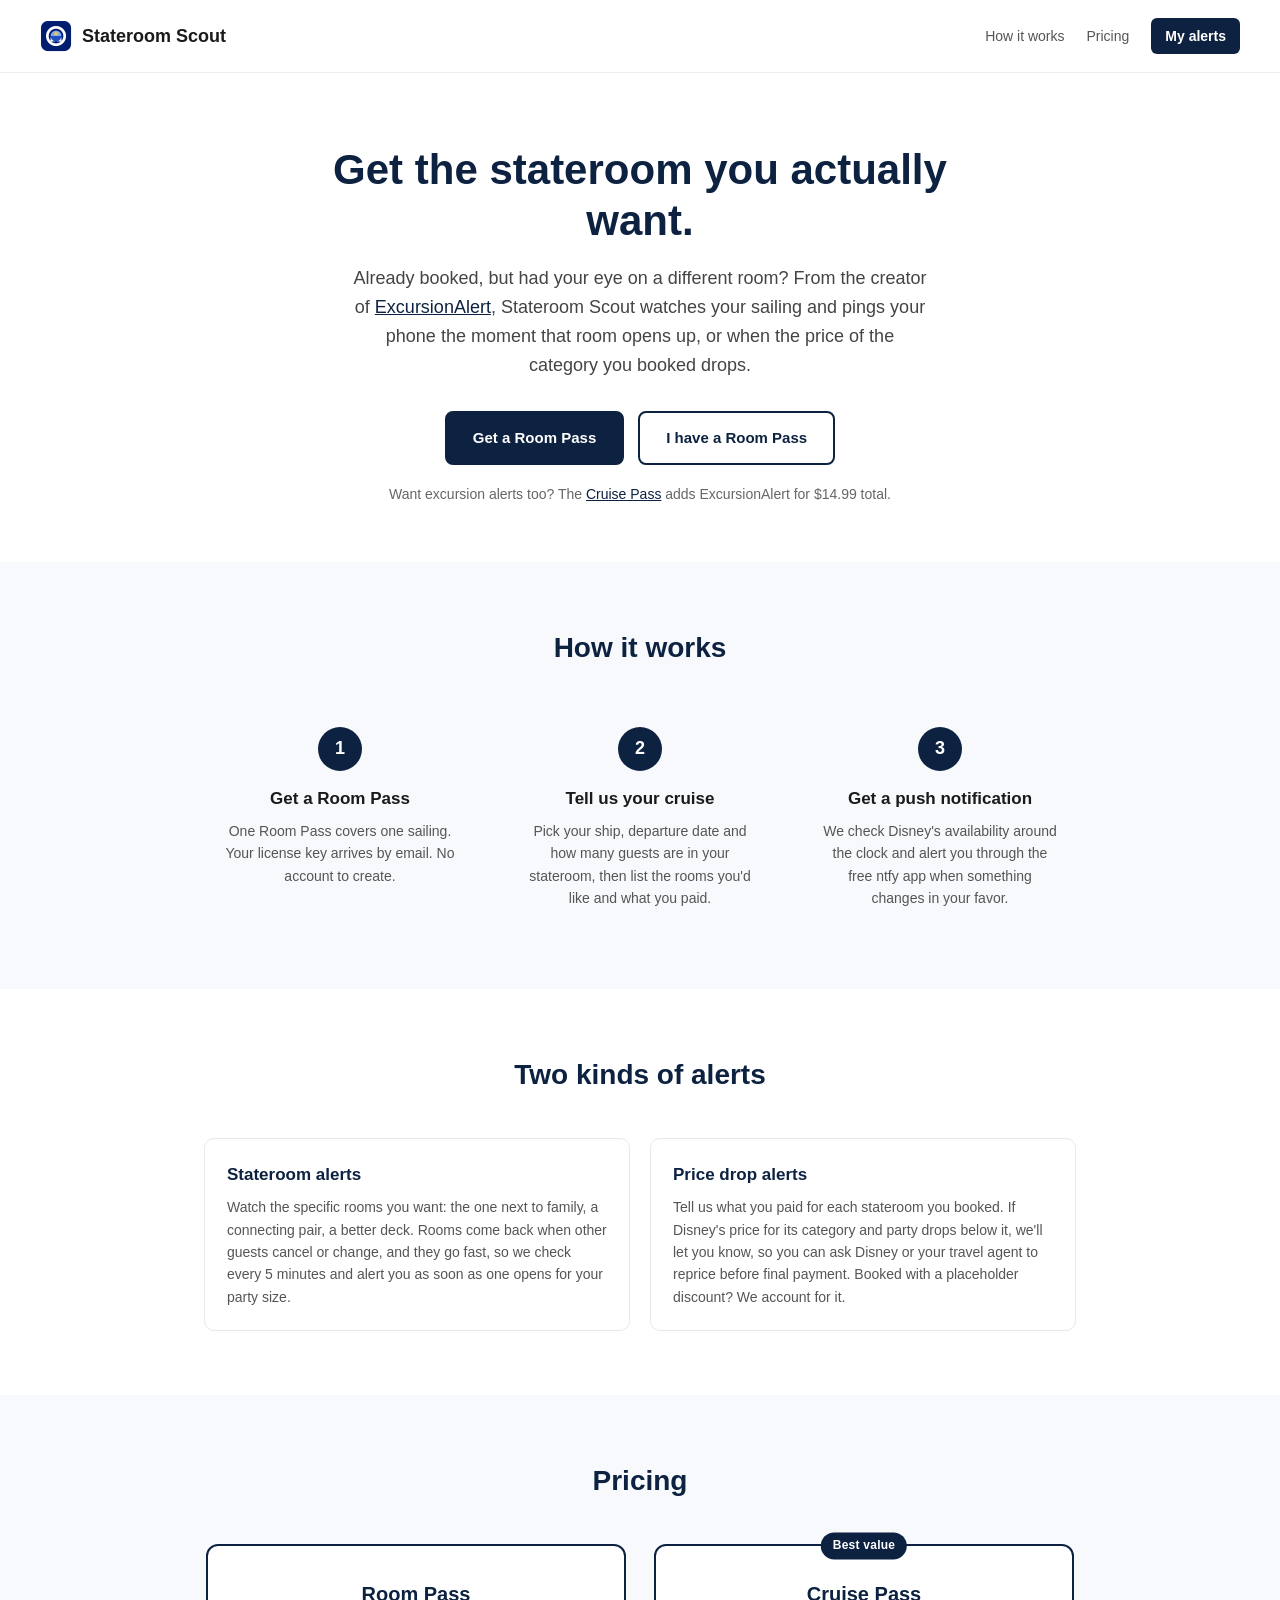
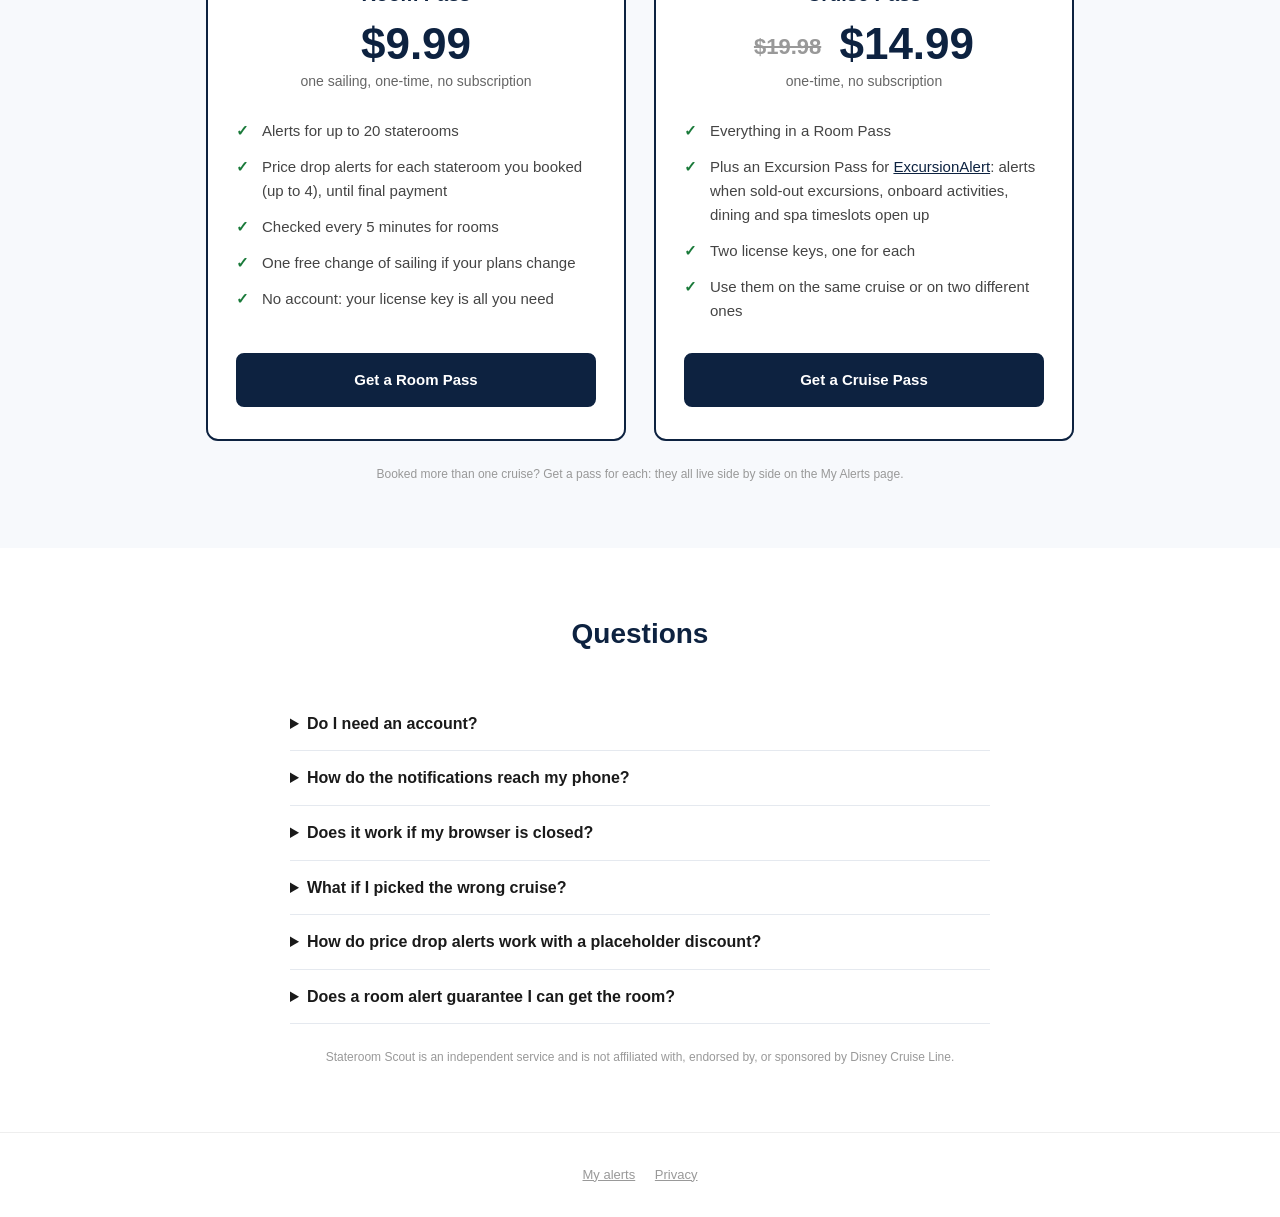
==== commit 5cc6496a: "phrasing of excursion alert abilities" ====
--- a/index.html
+++ b/index.html
@@ -89,7 +89,7 @@
           <div class="price-sub">one-time, no subscription</div>
           <ul>
             <li>Everything in a Room Pass</li>
-            <li>Plus an Excursion Pass for <a href="https://excursionalert.com" target="_blank" rel="noopener">ExcursionAlert</a>: alerts when sold-out excursions, onboard activities, dining and spa open up</li>
+            <li>Plus an Excursion Pass for <a href="https://excursionalert.com" target="_blank" rel="noopener">ExcursionAlert</a>: alerts when sold-out excursions, onboard activities, dining and spa timeslots open up</li>
             <li>Two license keys, one for each</li>
             <li>Use them on the same cruise or on two different ones</li>
           </ul>
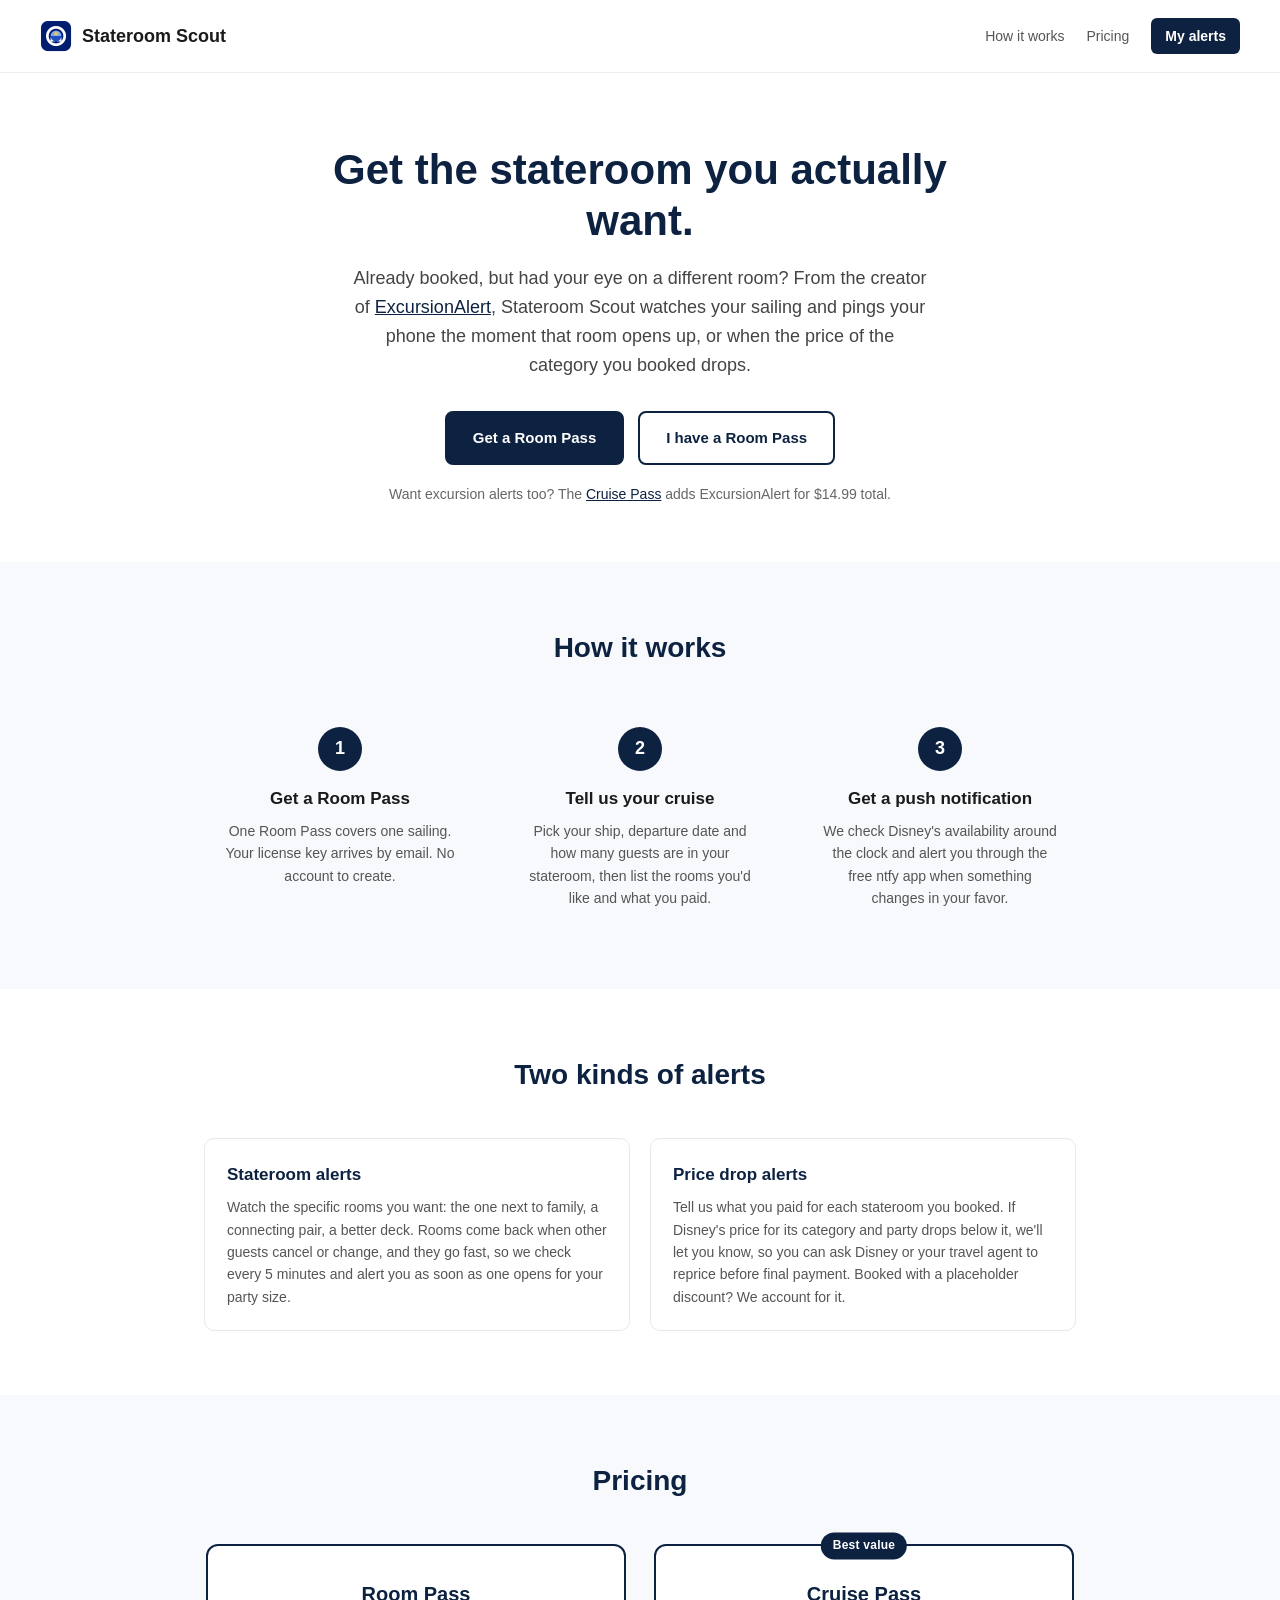
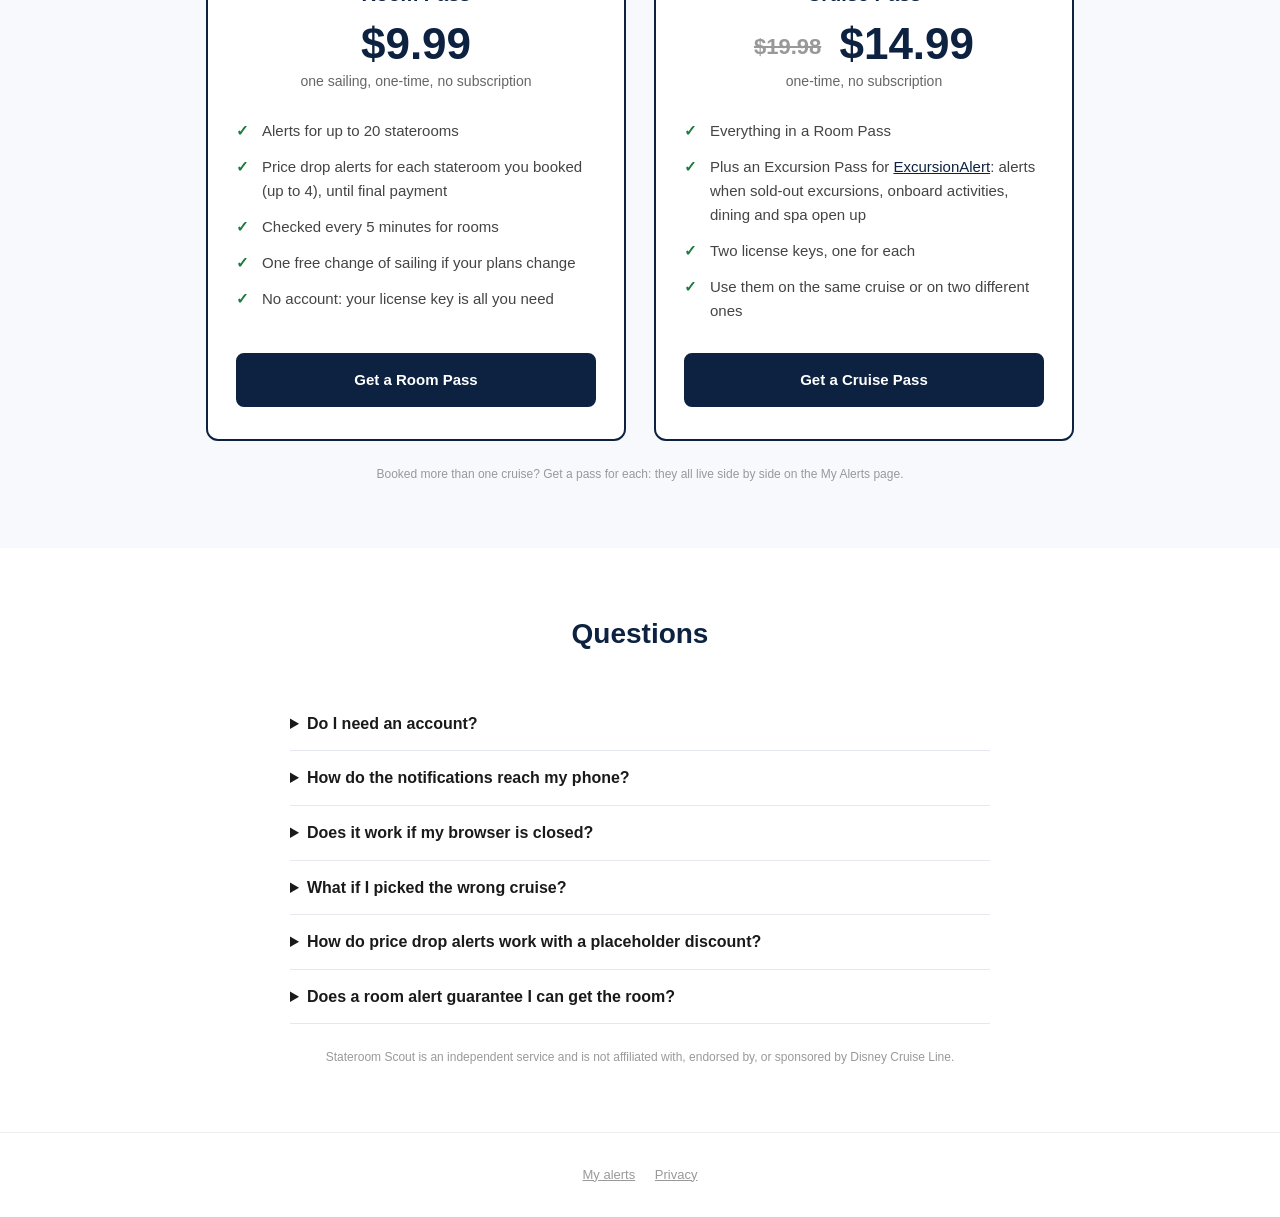
==== commit c4f3caf5: "Publish site from stateroom-scout 5e930cd" ====
--- a/index.html
+++ b/index.html
@@ -7,6 +7,7 @@
   <meta name="description" content="Stateroom Scout watches your Disney cruise and sends a push notification when the stateroom you want opens up, or when the price of the category you booked drops." />
   <link rel="icon" href="icons/icon48.png" />
   <link rel="stylesheet" href="site.css" />
+  <!-- Cloudflare Web Analytics --><script type='module' src='https://static.cloudflareinsights.com/beacon.min.js' data-cf-beacon='{"token": "0a1c1d9a9bbf4cdd90401e7eb72392b0"}'></script><!-- End Cloudflare Web Analytics -->
 </head>
 <body>
   <header class="site-header">
@@ -89,7 +90,7 @@
           <div class="price-sub">one-time, no subscription</div>
           <ul>
             <li>Everything in a Room Pass</li>
-            <li>Plus an Excursion Pass for <a href="https://excursionalert.com" target="_blank" rel="noopener">ExcursionAlert</a>: alerts when sold-out excursions, onboard activities, dining and spa timeslots open up</li>
+            <li>Plus an Excursion Pass for <a href="https://excursionalert.com" target="_blank" rel="noopener">ExcursionAlert</a>: alerts when sold-out excursions, onboard activities, dining and spa open up</li>
             <li>Two license keys, one for each</li>
             <li>Use them on the same cruise or on two different ones</li>
           </ul>
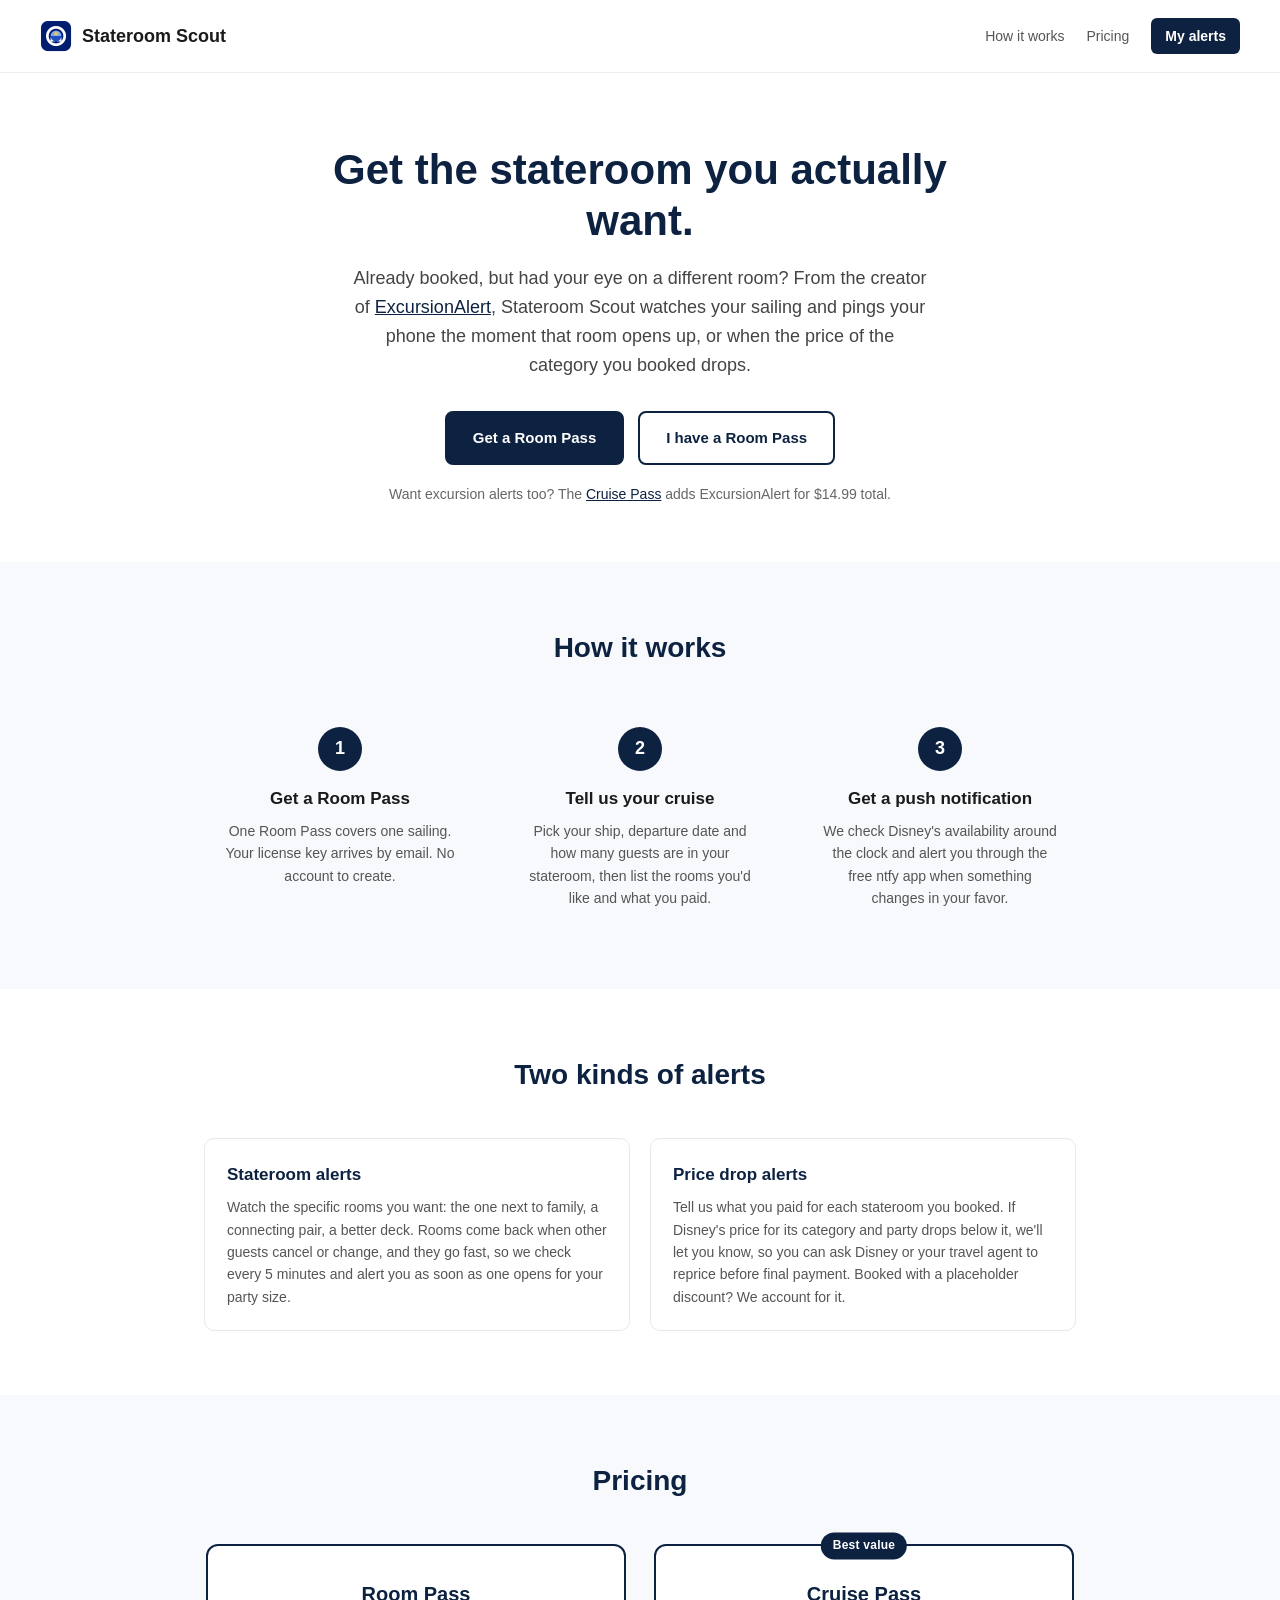
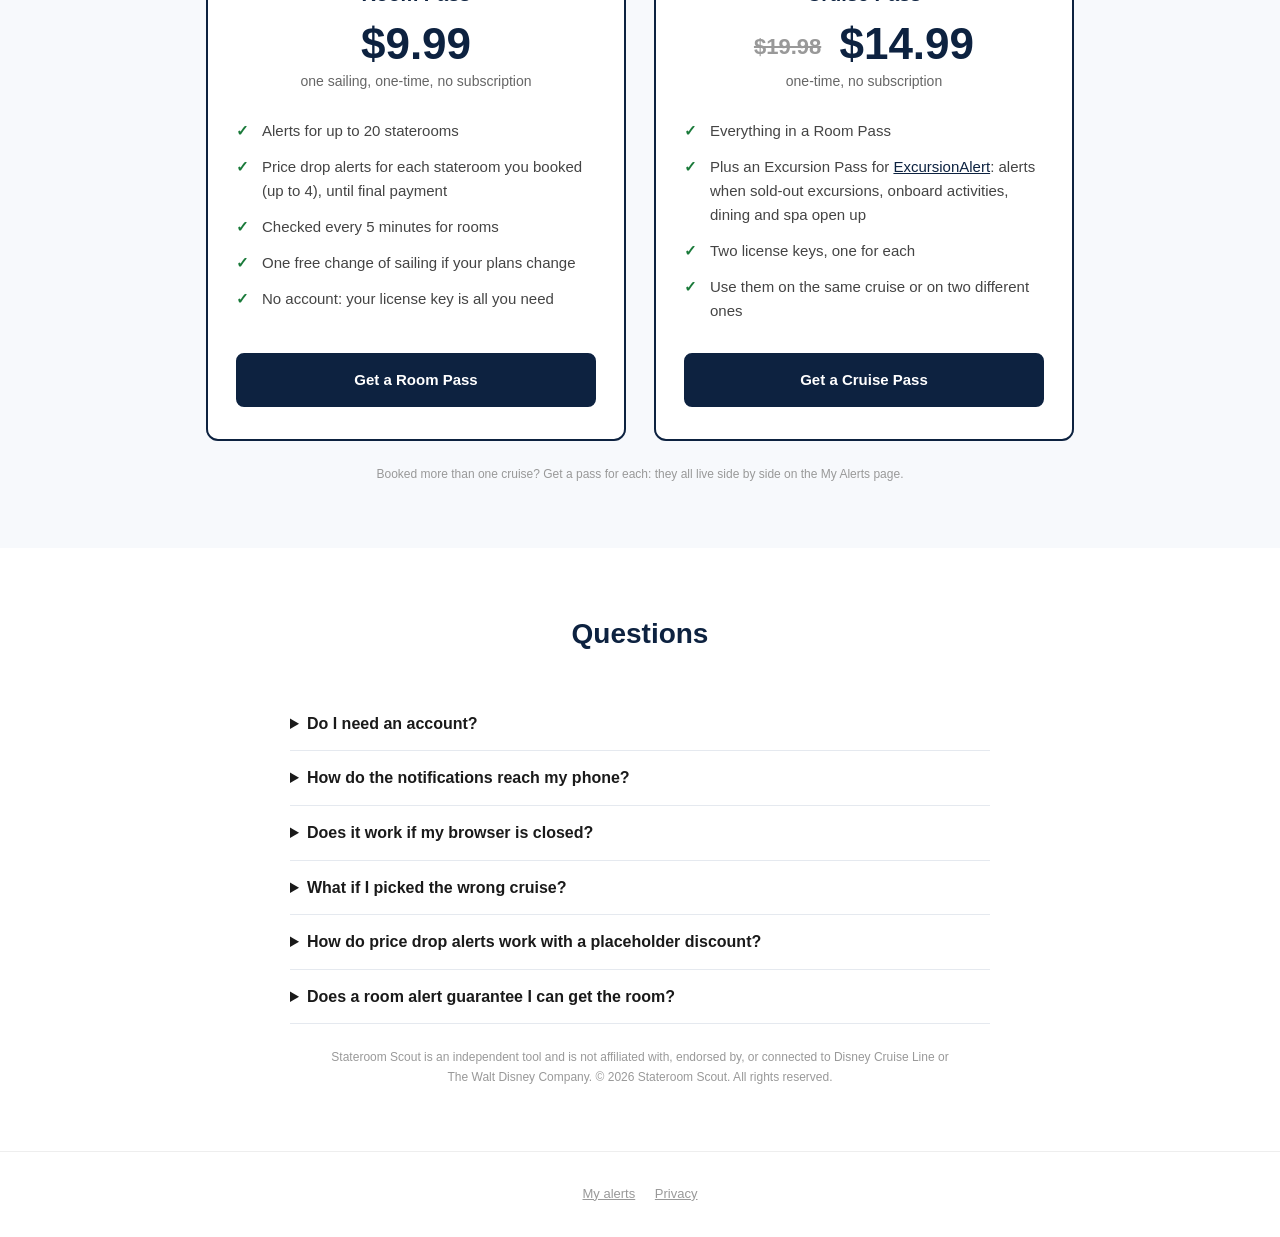
==== commit 62bebd4e: "Publish site from stateroom-scout c3c2328" ====
--- a/index.html
+++ b/index.html
@@ -129,7 +129,7 @@
         <p>No. We tell you the room is available; booking it is up to you (or your travel agent), and popular rooms can go again within minutes.</p>
       </details>
     </div>
-    <p class="fine">Stateroom Scout is an independent service and is not affiliated with, endorsed by, or sponsored by Disney Cruise Line.</p>
+    <p class="fine">Stateroom Scout is an independent tool and is not affiliated with, endorsed by, or connected to Disney Cruise Line or The Walt Disney Company. © 2026 Stateroom Scout. All rights reserved.</p>
   </section>
 
   <footer class="site-footer">
